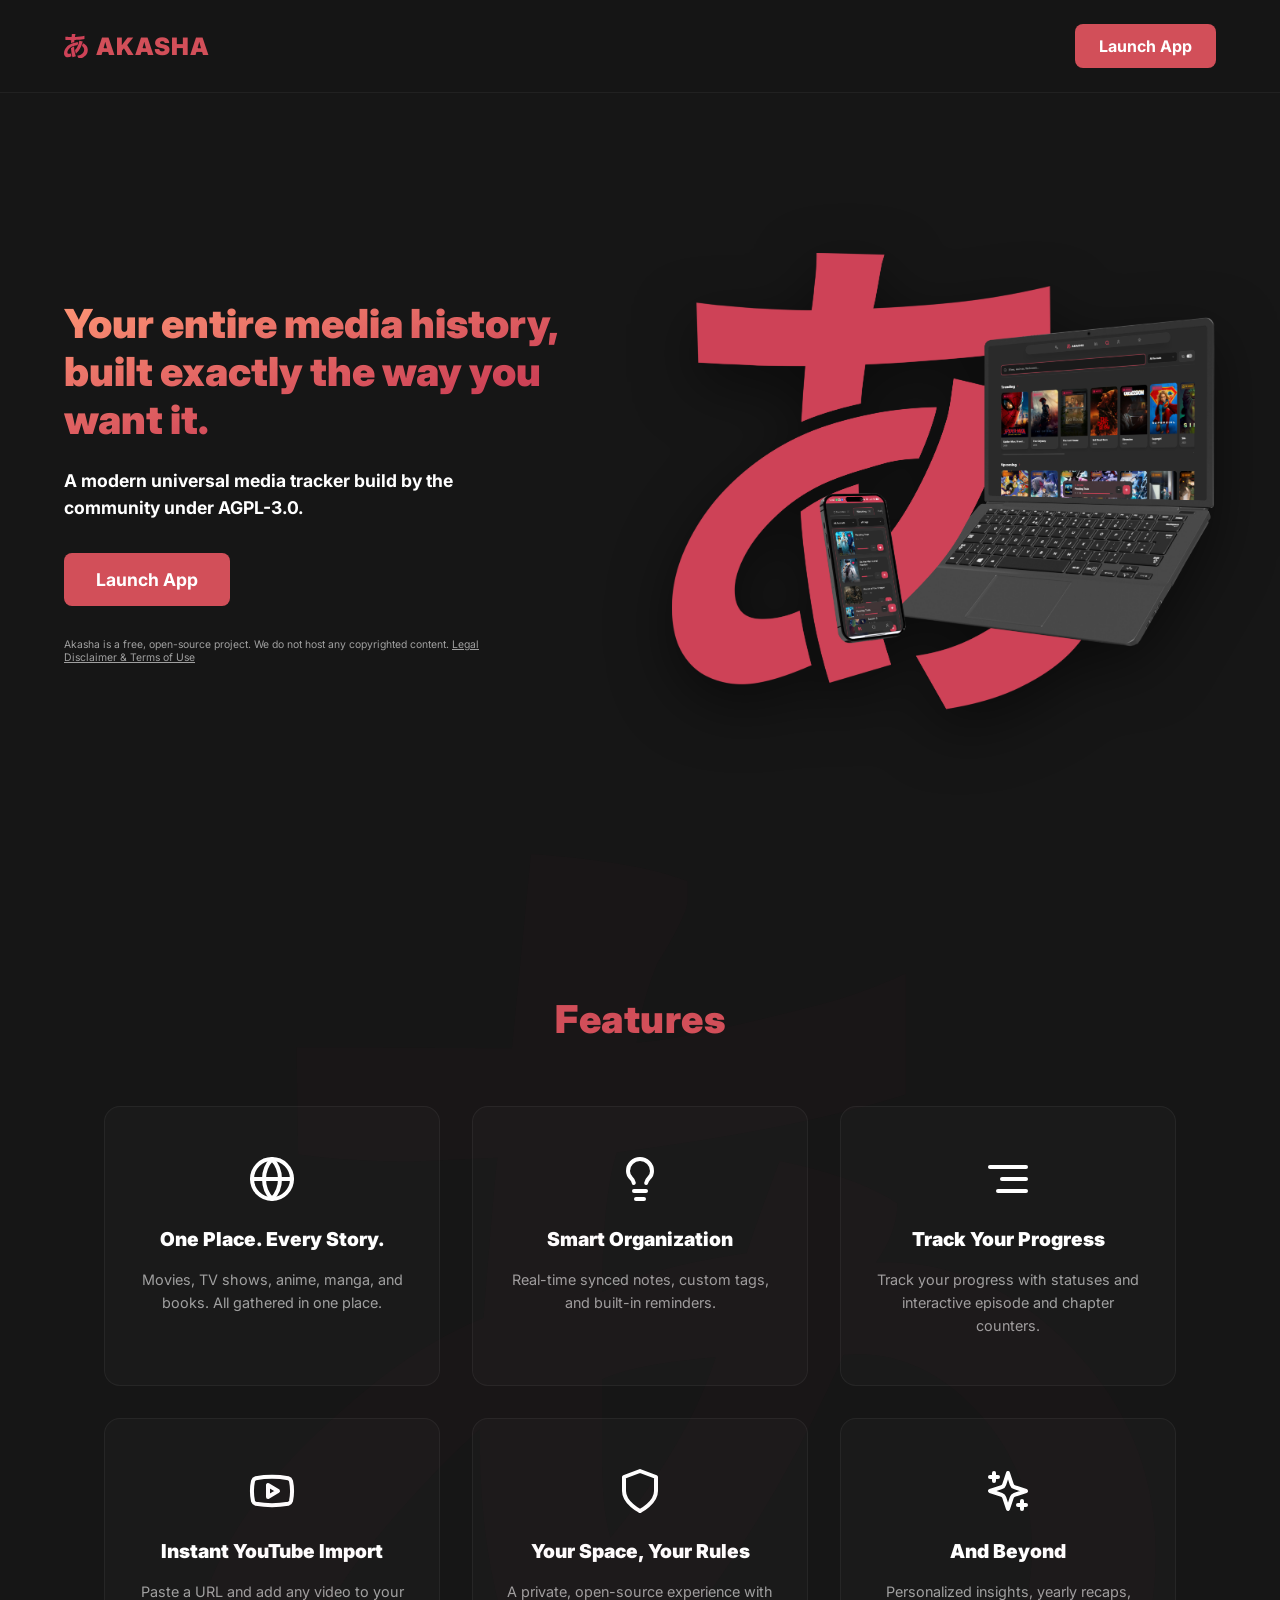
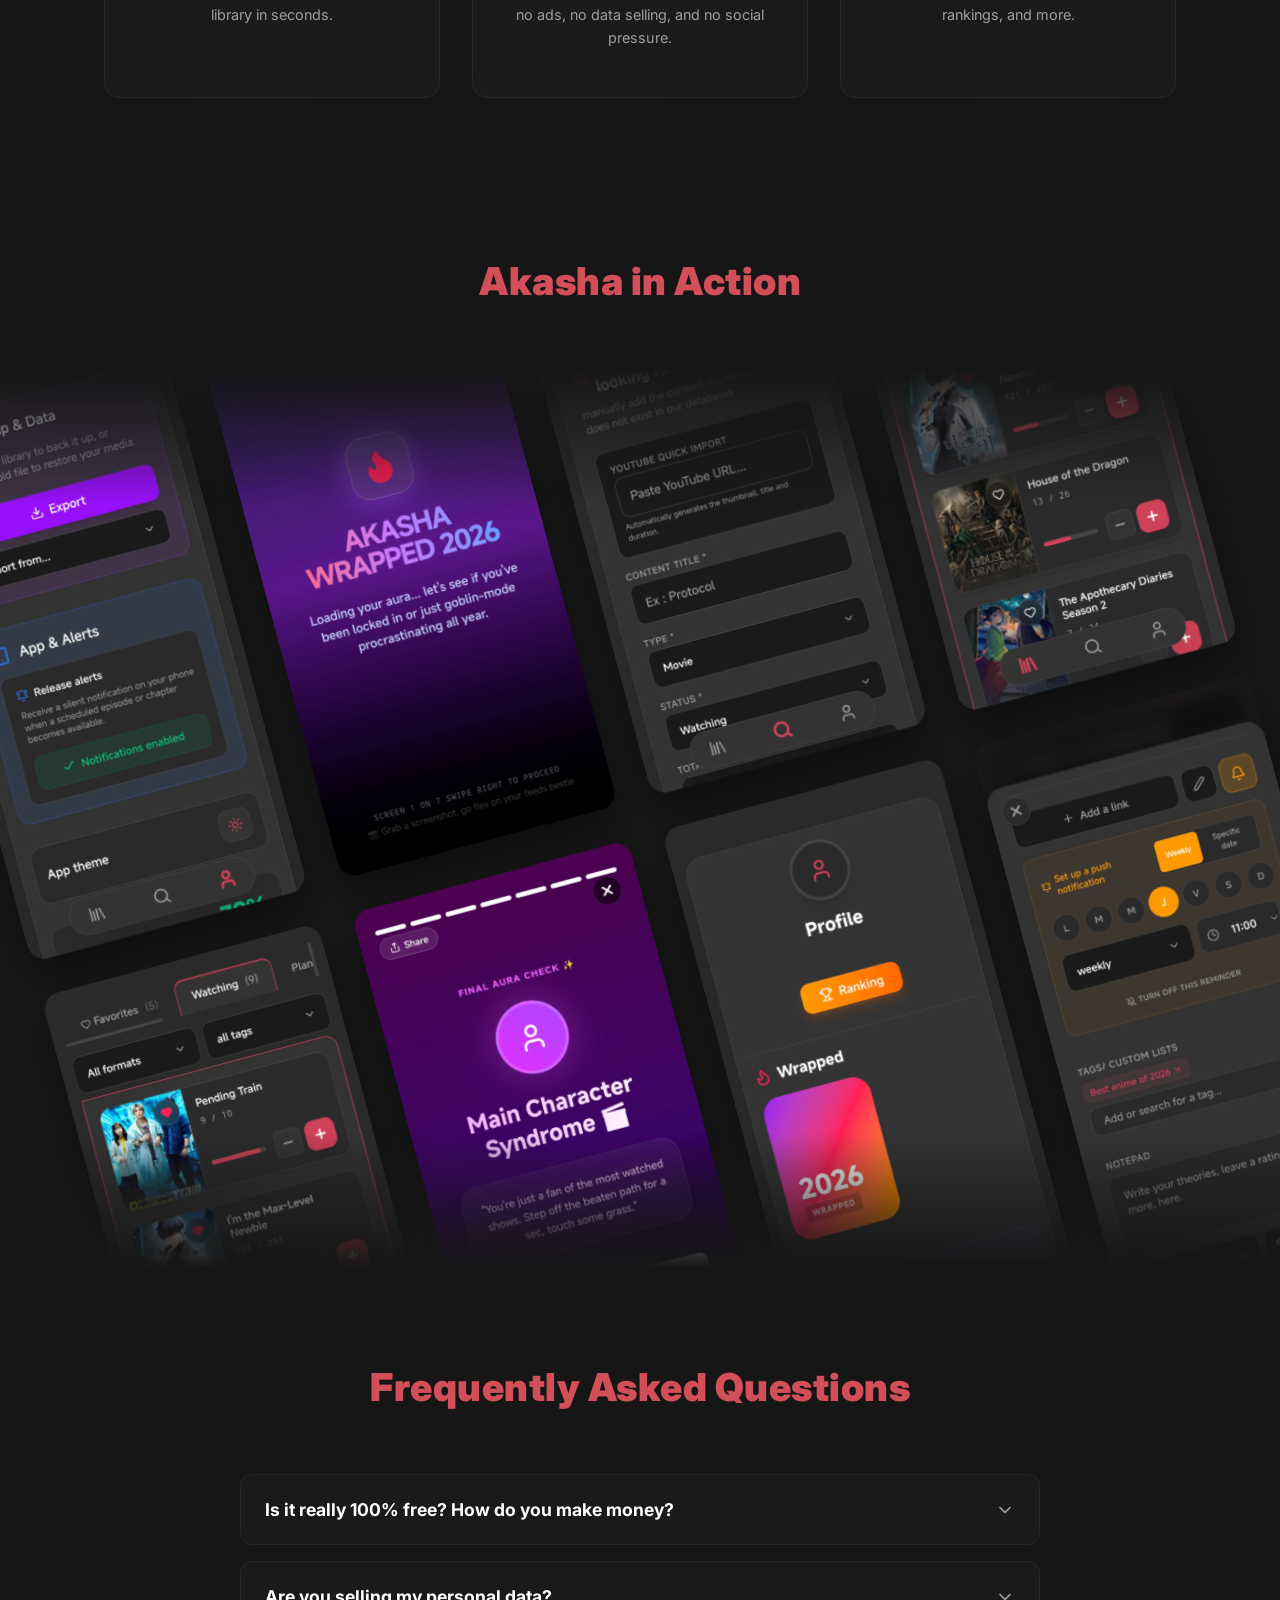
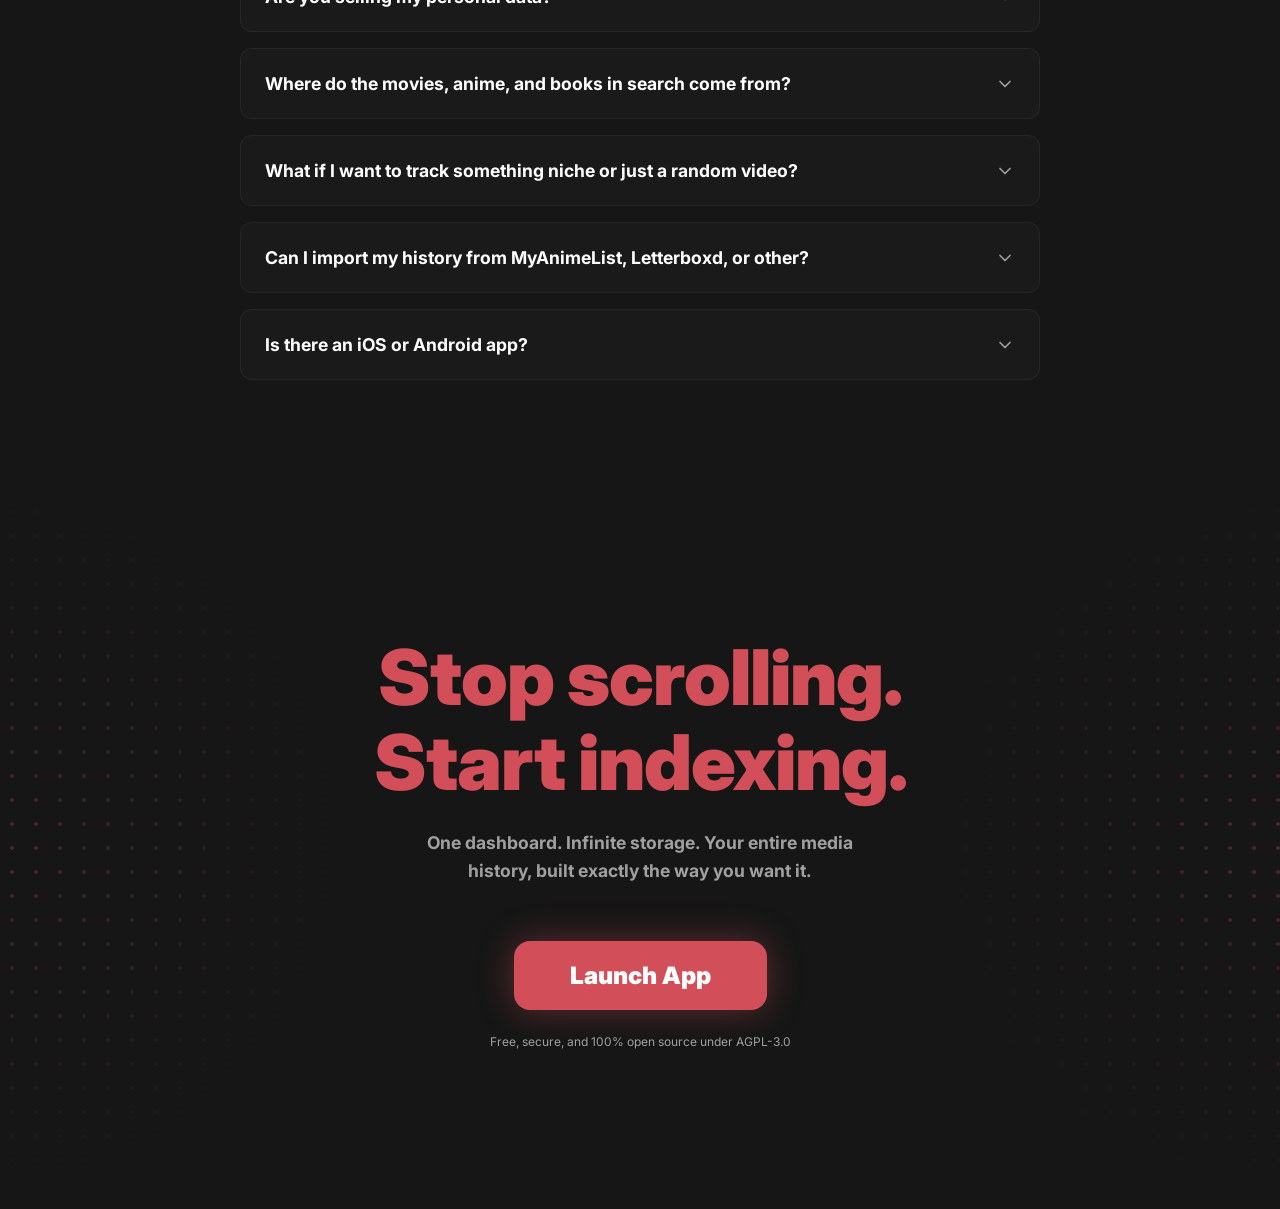
==== index.html @ 650cae04 "Add Akasha landing page and share flow Initial project scaffold for Akasha, including the marketing " ====
<!DOCTYPE html>
<html lang="en">
<head>
    <meta charset="UTF-8">
    <meta name="viewport" content="width=device-width, initial-scale=1.0">
    <link rel="icon" type="image/svg+xml" href="assets/favicon.svg" />

    <title>Akasha - Media Tracker</title>
    <link rel="stylesheet" href="style.css">
    <script src="script.js" defer></script>
    <!-- Police similaire à ton design -->
    <link href="https://fonts.googleapis.com/css2?family=Inter:wght@400;700;900&display=swap" rel="stylesheet">
</head>
<body>
    <!-- Symbole d'arrière-plan (le grand 'A' flouté) -->
    <div class="bg-symbol">あ</div>

    <!-- Navigation avec Glassmorphism -->
    <header class="navbar">
        <div class="logo"><svg width="1.5rem" height="100%" viewBox="0 0 122 127" version="1.1" xmlns="http://www.w3.org/2000/svg" xmlns:xlink="http://www.w3.org/1999/xlink" xml:space="preserve" xmlns:serif="http://www.serif.com/" style="fill-rule:evenodd;clip-rule:evenodd;stroke-linejoin:round;stroke-miterlimit:2;">
            <g transform="matrix(1,0,0,1,-9774.588277,-986.553996)">
                <g transform="matrix(1,0,0,1,9756.703676,902)">
                    <g transform="matrix(1.137638,0,0,1.137638,78.748211,147.692882)">
                        <g transform="matrix(1,0,0,1,-53.5,-55.5)">
                            <path d="M20.619,13.441C20.329,13.426 20.055,13.412 19.799,13.398L20.619,13.441Z" style="fill:rgb(206,66,87);"/>
                            <path d="M64.089,37.355C59.413,37.449 54.283,37.906 49.843,38.72C44.873,39.647 40.339,40.823 36.239,42.245C31.077,44.078 26.294,46.533 21.887,49.61C17.47,52.694 13.601,56.231 10.276,60.221C7.038,64.209 4.517,68.389 2.701,72.763C0.895,77.115 0,81.486 0,85.884C0,90.407 0.824,93.968 2.362,96.66C3.934,99.411 5.981,101.362 8.498,102.582C11.102,103.845 13.907,104.479 16.932,104.479C22.238,104.479 28.383,102.197 33.777,99.873C33.167,97.589 32.567,95.124 31.98,92.481C31.688,91.15 31.318,89.088 30.923,86.643C27.502,88.168 24.539,88.664 21.796,88.664C19.717,88.664 17.847,88.148 16.667,86.706C15.596,85.397 15.176,83.638 15.176,81.66C15.176,79.016 16.102,76.118 17.79,73.009C19.501,69.857 21.912,66.832 24.991,63.929C28.09,60.922 31.669,58.407 35.717,56.383L35.732,56.375C38.819,54.876 42.658,53.483 47.226,52.19C51.525,50.916 54.3,49.964 59.743,49.839C61.229,46.506 62.406,43.405 63.11,41.04L63.117,41.017L63.125,40.993C63.433,40.069 63.842,38.732 64.089,37.355Z" style="fill:rgb(206,66,87);fill-rule:nonzero;"/>
                            <path d="M45.145,55.943C41.97,56.947 39.272,57.991 37.043,59.073C34.932,60.13 32.966,61.325 31.143,62.657C31.228,65.951 31.832,71.598 32.577,77.225C33.38,83.281 34.325,89.163 34.908,91.831L35.355,93.797C36.26,97.688 37.186,101.131 38.132,104.127L53.047,99.728C51.764,95.718 50.549,91.574 49.403,87.296C48.104,82.446 47.068,77.134 46.293,71.363L46.292,71.352L46.29,71.339C45.669,66.062 45.224,62.212 45.145,55.943Z" style="fill:rgb(206,66,87);fill-rule:nonzero;"/>
                            <path d="M83.895,42.313C83.39,43.999 82.963,45.362 82.618,46.398C81.796,49.011 80.901,51.547 79.938,54.005C83.095,55.513 85.192,57.141 87.032,59.818C89.087,62.807 90.112,66.177 90.112,69.884C90.112,73.606 88.994,77.398 86.85,81.239C84.715,85.216 81.065,88.632 76.052,91.534C71.563,94.178 66.546,96.466 59.038,97.581L66.364,110.482C73.903,109.29 80.135,107.38 85.1,104.779L85.112,104.772L85.125,104.767C90.449,102.105 94.63,98.974 97.717,95.399C100.837,91.786 103.034,87.91 104.333,83.77C105.654,79.475 106.312,75.146 106.312,70.78C106.312,63.986 104.476,58.161 100.845,53.238C97.366,48.523 92.105,43.836 84.329,41.088C84.185,41.494 84.04,41.902 83.895,42.313Z" style="fill:rgb(206,66,87);fill-rule:nonzero;"/>
                            <path d="M34.942,2.891C34.996,1.869 35.016,0.905 35.004,0L51.425,0.421C51.209,1.162 51.007,1.865 50.817,2.528L50.804,2.576L50.793,2.626C50.668,3.207 50.362,4.936 50.051,6.696L49.969,7.159C49.62,9.127 49.288,10.994 49.171,11.5L48.725,13.431L50.704,13.336C57.81,12.993 66.523,12.327 73.064,11.467C79.028,10.682 85.166,9.538 91.477,8.041L91.582,22.674C87.664,23.354 83.291,24.004 78.462,24.617C73.107,25.212 67.492,25.723 61.622,26.148L60.548,26.227C55.541,26.596 53.393,26.755 48.065,26.993L46.813,27.049L46.645,28.29C46.567,28.872 46.498,29.372 46.438,29.811C46.017,32.897 46.014,32.92 45.727,36.493C41.994,37.312 38.503,38.285 35.256,39.411L35.246,39.414C33.902,39.891 32.581,40.408 31.285,40.966C31.532,37.075 31.85,32.37 32.127,29.044L32.263,27.42L30.632,27.42C28.169,27.42 23.588,27.381 20.707,27.297C17.898,27.127 15.088,27 12.278,26.914C10.122,26.779 8.148,26.672 6.358,26.59L5.938,12.054C7.223,12.205 8.778,12.392 10.602,12.62L10.652,12.626C13.475,12.883 16.51,13.139 19.758,13.396L19.778,13.396L19.799,13.398L20.619,13.441C24.064,13.618 29.676,13.908 32.477,13.908L33.794,13.908L33.965,12.602C34.293,10.083 34.305,9.935 34.358,9.291C34.367,9.177 34.378,9.048 34.392,8.888L34.553,7.186C34.726,5.874 34.856,4.439 34.942,2.891Z" style="fill:rgb(206,66,87);fill-rule:nonzero;"/>
                            <path d="M67.823,32.858C67.96,31.947 68.072,31.124 68.162,30.394L83.658,34.083C83.418,34.738 83.146,35.5 82.844,36.364C82.246,37.986 81.649,39.651 81.052,41.356L81.041,41.389L81.031,41.421C80.521,43.121 80.099,44.47 79.765,45.474L79.761,45.485L79.757,45.498C77.397,53 74.452,59.81 70.928,65.936L70.905,65.975L70.886,66.015C68.184,71.433 64.234,76.212 60.408,80.245C58.554,82.2 56.743,83.965 55.125,85.542L54.936,85.727C54.136,86.507 53.376,87.248 52.687,87.943C52.557,87.471 52.428,86.996 52.301,86.519C51.099,82.032 50.126,77.111 49.378,71.754C52.83,68.585 56.287,63.267 59.161,57.87C62.041,52.462 64.439,46.782 65.74,42.692L65.985,41.897C66.331,40.857 66.83,39.23 67.103,37.528C67.329,36.453 67.467,35.42 67.601,34.425C67.672,33.896 67.741,33.379 67.821,32.87L67.823,32.858Z" style="fill:rgb(206,66,87);fill-rule:nonzero;"/>
                        </g>
                    </g>
                </g>
            </g>
        </svg><span>AKASHA</span></div>
        <a href="https://your-akasha.vercel.app/" class="btn-primary">Launch App</a>
    </header>

    <!-- Section Héro -->
    <main class="hero">
        <div class="hero-content">
            <h1>Your entire media history, <br>built exactly the way you want it.</h1>
            <p class="subtitle">A modern universal media tracker build by the community under AGPL-3.0.</p>
            
            <a href="https://your-akasha.vercel.app/" class="btn-primary btn-large">Launch App</a>
            
            <p class="disclaimer">
                Akasha is a free, open-source project. We do not host any copyrighted content. <a class="legal-link" href="https://your-akasha.vercel.app/legal.html">Legal Disclaimer & Terms of Use</a>
            </p>
        </div>

        <div class="hero-visual">
            <!-- C'est ici que tu dois insérer l'export PNG transparent de ta maquette Figma -->
            <img src="assets/mockup.png" alt="Akasha App on Laptop and Mobile" class="mockup-img">
        </div>
    </main>
    <!-- SECTION FEATURES -->
    <section class="features">
        <h2 class="section-title">Features</h2>
        
        <div class="features-grid">
            <!-- Carte 1 -->
            <div class="feature-card">
                <div class="feature-icon">
                    <svg viewBox="0 0 24 24" fill="none" stroke="currentColor" stroke-width="2" stroke-linecap="round" stroke-linejoin="round"><circle cx="12" cy="12" r="10"/><path d="M12 2a14.5 14.5 0 0 0 0 20 14.5 14.5 0 0 0 0-20"/><path d="M2 12h20"/></svg>
                </div>
                <h3>One Place. Every Story.</h3>
                <p>Movies, TV shows, anime, manga, and books. All gathered in one place.</p>
            </div>

            <!-- Carte 2 -->
            <div class="feature-card">
                <div class="feature-icon">
                    <svg viewBox="0 0 24 24" fill="none" stroke="currentColor" stroke-width="2" stroke-linecap="round" stroke-linejoin="round"><line x1="9" y1="18" x2="15" y2="18"/><line x1="10" y1="22" x2="14" y2="22"/><path d="M15.09 14c.18-.98.65-1.74 1.41-2.5A4.65 4.65 0 0 0 18 8 6 6 0 0 0 6 8c0 1 .23 2.23 1.5 3.5A4.61 4.61 0 0 1 8.91 14"/></svg>
                </div>
                <h3>Smart Organization</h3>
                <p>Real-time synced notes, custom tags, and built-in reminders.</p>
            </div>

            <!-- Carte 3 -->
            <div class="feature-card">
                <div class="feature-icon">
                    <svg viewBox="0 0 24 24" fill="none" stroke="currentColor" stroke-width="2" stroke-linecap="round" stroke-linejoin="round"><line x1="21" y1="6" x2="3" y2="6"/><line x1="21" y1="12" x2="9" y2="12"/><line x1="21" y1="18" x2="7" y2="18"/></svg>
                </div>
                <h3>Track Your Progress</h3>
                <p>Track your progress with statuses and interactive episode and chapter counters.</p>
            </div>

            <!-- Carte 4 -->
            <div class="feature-card">
                <div class="feature-icon">
                    <svg viewBox="0 0 24 24" fill="none" stroke="currentColor" stroke-width="2" stroke-linecap="round" stroke-linejoin="round"><path d="M2.5 17a24.12 24.12 0 0 1 0-10 2 2 0 0 1 1.4-1.4 49.56 49.56 0 0 1 16.2 0A2 2 0 0 1 21.5 7a24.12 24.12 0 0 1 0 10 2 2 0 0 1-1.4 1.4 49.55 49.55 0 0 1-16.2 0A2 2 0 0 1 2.5 17"/><path d="m10 15 5-3-5-3z"/></svg>
                </div>
                <h3>Instant YouTube Import</h3>
                <p>Paste a URL and add any video to your library in seconds.</p>
            </div>

            <!-- Carte 5 -->
            <div class="feature-card">
                <div class="feature-icon">
                    <svg viewBox="0 0 24 24" fill="none" stroke="currentColor" stroke-width="2" stroke-linecap="round" stroke-linejoin="round"><path d="M12 22s8-4 8-10V5l-8-3-8 3v7c0 6 8 10 8 10"/></svg>
                </div>
                <h3>Your Space, Your Rules</h3>
                <p>A private, open-source experience with no ads, no data selling, and no social pressure.</p>
            </div>

            <!-- Carte 6 -->
            <div class="feature-card">
                <div class="feature-icon">
                    <svg viewBox="0 0 24 24" fill="none" stroke="currentColor" stroke-width="2" stroke-linecap="round" stroke-linejoin="round"><path d="m12 3-1.912 5.813a2 2 0 0 1-1.275 1.275L3 12l5.813 1.912a2 2 0 0 1 1.275 1.275L12 21l1.912-5.813a2 2 0 0 1 1.275-1.275L21 12l-5.813-1.912a2 2 0 0 1-1.275-1.275L12 3Z"/><path d="M5 3v4"/><path d="M19 17v4"/><path d="M3 5h4"/><path d="M17 19h4"/></svg>
                </div>
                <h3>And Beyond</h3>
                <p>Personalized insights, yearly recaps, rankings, and more.</p>
            </div>
        </div>
        
    </section>
    <div class="section-header">
        <h2 class="section-title">Akasha in Action</h2>
    </div>
    <section class="screenshot-showcase">

        <!-- Overlay pour le fondu noir en haut et en bas -->
         
        
        <div class="fade-overlay"></div>
        
        
        

        <div class="showcase-grid">
            <!-- Colonne 1 (Monte) -->
            <div class="showcase-col scroll-up">
                <!-- Set original -->
                <img src="assets/S1.webp" alt="Akasha UI">
                <img src="assets/S2.webp" alt="Akasha UI">
                <img src="assets/S3.webp" alt="Akasha UI">
                <img src="assets/S4.webp" alt="Akasha UI">
                <!-- Set dupliqué OBLIGATOIRE pour la boucle infinie -->
                <img src="assets/S1.webp" alt="Akasha UI">
                <img src="assets/S2.webp" alt="Akasha UI">
                <img src="assets/S3.webp" alt="Akasha UI">
                <img src="assets/S4.webp" alt="Akasha UI">
            </div>

            <!-- Colonne 2 (Descend) -->
            <div class="showcase-col scroll-down">
                <img src="assets/S5.webp" alt="Akasha UI">
                <img src="assets/S6.webp" alt="Akasha UI">
                <img src="assets/S7.webp" alt="Akasha UI">
                <img src="assets/S8.webp" alt="Akasha UI">
                
                <img src="assets/S5.webp" alt="Akasha UI">
                <img src="assets/S6.webp" alt="Akasha UI">
                <img src="assets/S7.webp" alt="Akasha UI">
                <img src="assets/S8.webp" alt="Akasha UI">
            </div>

            <!-- Colonne 3 (Monte) -->
            <div class="showcase-col scroll-up">
                <img src="assets/S9.webp" alt="Akasha UI">
                <img src="assets/S10.webp" alt="Akasha UI">
                <img src="assets/S11.webp" alt="Akasha UI">
                <img src="assets/S12.webp" alt="Akasha UI">
                
                <img src="assets/S9.webp" alt="Akasha UI">
                <img src="assets/S10.webp" alt="Akasha UI">
                <img src="assets/S11.webp" alt="Akasha UI">
                <img src="assets/S12.webp" alt="Akasha UI">
            </div>

            <!-- Colonne 4 (Descend) -->
            <div class="showcase-col scroll-down">
                <img src="assets/S13.webp" alt="Akasha UI">
                <img src="assets/S14.webp" alt="Akasha UI">
                <img src="assets/S15.webp" alt="Akasha UI">
                <img src="assets/S1.webp" alt="Akasha UI"> <!-- On réutilise la 1 pour compléter -->
                
                <img src="assets/S13.webp" alt="Akasha UI">
                <img src="assets/S14.webp" alt="Akasha UI">
                <img src="assets/S15.webp" alt="Akasha UI">
                <img src="assets/S1.webp" alt="Akasha UI">
            </div>
        </div>
    </section>
    <!-- SECTION FAQ -->
    <section class="faq-section">
        <h2 class="section-title">Frequently Asked Questions</h2>
        
        <div class="faq-container">
            <!-- Question 1 -->
            <details class="faq-item">
                <summary class="faq-question">
                    Is it really 100% free? How do you make money?
                    <svg class="faq-icon" viewBox="0 0 24 24" fill="none" stroke="currentColor" stroke-width="2" stroke-linecap="round" stroke-linejoin="round"><polyline points="6 9 12 15 18 9"></polyline></svg>
                </summary>
                <div class="faq-answer-wrapper">
                    <div class="faq-answer">
                        <p>Zero ads, zero hidden fees. This is an open-source project built out of passion, not profit. It's AGPL-3.0 licensed, so you can even peek under the hood yourself.</p>
                    </div>
                </div>
                
            </details>

            <!-- Question 2 -->
            <details class="faq-item">
                <summary class="faq-question">
                    Are you selling my personal data?
                    <svg class="faq-icon" viewBox="0 0 24 24" fill="none" stroke="currentColor" stroke-width="2" stroke-linecap="round" stroke-linejoin="round"><polyline points="6 9 12 15 18 9"></polyline></svg>
                </summary>
                <div class="faq-answer-wrapper">
                    <div class="faq-answer">
                        <p>Absolutely not. Your lists, notes, and watch history stay yours. This is a personal tracker, not an ad network. We don't collect, share, or monetize your data.</p>
                    </div>
                </div>
                
            </details>

            <!-- Question 3 -->
            <details class="faq-item">
                <summary class="faq-question">
                    Where do the movies, anime, and books in search come from?
                    <svg class="faq-icon" viewBox="0 0 24 24" fill="none" stroke="currentColor" stroke-width="2" stroke-linecap="round" stroke-linejoin="round"><polyline points="6 9 12 15 18 9"></polyline></svg>
                </summary>
                <div class="faq-answer-wrapper">
                    <div class="faq-answer">
                        <p>We pull from the best global sources in real time. TMDB for film, AniList for Asian pop culture, and Hardcover for literature. No stale archives, just fresh, reliable metadata.</p>
                    </div>
                </div>
                
            </details>

            <!-- Question 4 -->
            <details class="faq-item">
                <summary class="faq-question">
                    What if I want to track something niche or just a random video?
                    <svg class="faq-icon" viewBox="0 0 24 24" fill="none" stroke="currentColor" stroke-width="2" stroke-linecap="round" stroke-linejoin="round"><polyline points="6 9 12 15 18 9"></polyline></svg>
                </summary>
                <div class="faq-answer-wrapper">
                    <div class="faq-answer">
                        <p>No problem! Add it manually, or paste a YouTube URL and import it instantly. If it exists, you can track it.</p>
                    </div>
                </div>
                
            </details>

            <!-- Question 5 -->
            <details class="faq-item">
                <summary class="faq-question">
                    Can I import my history from MyAnimeList, Letterboxd, or other?
                    <svg class="faq-icon" viewBox="0 0 24 24" fill="none" stroke="currentColor" stroke-width="2" stroke-linecap="round" stroke-linejoin="round"><polyline points="6 9 12 15 18 9"></polyline></svg>
                </summary>
                <div class="faq-answer-wrapper">
                    <div class="faq-answer">
                    <p>Yes, you can. The import feature works with several platforms, and updates are being made to improve it.</p>
                </div>
                </div>
                
            </details>

            <!-- Question 6 -->
            <details class="faq-item">
                <summary class="faq-question">
                    Is there an iOS or Android app?
                    <svg class="faq-icon" viewBox="0 0 24 24" fill="none" stroke="currentColor" stroke-width="2" stroke-linecap="round" stroke-linejoin="round"><polyline points="6 9 12 15 18 9"></polyline></svg>
                </summary>
                <div class="faq-answer-wrapper">
                    <div class="faq-answer">
                        <p>Not a native one yet. But this is a full-featured PWA web app. Just add it to your home screen, and it works like an app, with no download or store required.</p>
                    </div>
                </div>
                
            </details>
        </div>
    </section>
    
    <!-- SECTION CALL TO ACTION -->
    <section class="cta-section">
        <!-- Génération des points en CSS pur -->
        <div class="cta-pattern left"></div>
        <div class="cta-pattern right"></div>

        <div class="cta-content">
            <h2 class="cta-title">Stop scrolling.<br>Start indexing.</h2>
            <p class="cta-subtitle">One dashboard. Infinite storage. Your entire media<br>history, built exactly the way you want it.</p>
            
            <a href="https://your-akasha.vercel.app/" class="btn-glow">Launch App</a>
            
            <p class="cta-disclaimer">Free, secure, and 100% open source under AGPL-3.0</p>
        </div>
    </section>
</body>
</html>
---- style.css ----
:root {
    --bg-dark: #161616;
    --text-main: #ffffff;
    --text-muted: #a0a0a0;
    --akasha-red: #d24f59; /* Ajuste avec le code hex exact de ta maquette */
    --akasha-red-hover: #b8434c;
    --font-sans: 'Inter', sans-serif;
}

* {
    margin: 0;
    padding: 0;
    box-sizing: border-box;
}

html, body {
    background-color: var(--bg-dark);
    color: var(--text-main);
    font-family: var(--font-sans);
    min-height: 100vh;
    /* On verrouille la largeur maximale à 100% de la fenêtre */
    max-width: 100vw; 
    overflow-x: hidden;
    position: relative;
}

/* Le grand symbole en fond */
.bg-symbol {
    position: absolute;
    top: 150vh;
    left: 10%;
    transform: translateY(-50%);
    font-size: 120vh;
    font-weight: 900;
    color: rgba(210, 79, 89, 0.02);
    z-index: 1;
    pointer-events: none;
    user-select: none;
}

/* --- NAVBAR --- */
.navbar {
    position: fixed;
    top: 0;
    width: 100%;
    display: flex;
    justify-content: space-between;
    align-items: center;
    padding: 1.5rem 4rem;
    z-index: 100;
    
    /* Effet Glassmorphism */
    background: rgba(22, 22, 22, 0.6);
    backdrop-filter: blur(12px);
    -webkit-backdrop-filter: blur(12px);
    border-bottom: 1px solid rgba(255, 255, 255, 0.05);
}

.logo {
    color: var(--akasha-red);
    font-weight: 900;
    font-size: 1.5rem;
    letter-spacing: 1px;
    display: flex;
    align-items: center;
    gap: 0.5rem;
}


/* --- BOUTONS --- */
.btn-primary {
    background-color: var(--akasha-red);
    color: white;
    text-decoration: none;
    padding: 0.75rem 1.5rem;
    border-radius: 8px;
    font-weight: 700;
    transition: 0.2s ease;
    display: inline-block;
}

.btn-primary:hover {
    background-color: var(--akasha-red-hover);
    transform: scale(1.05);
}

.btn-large {
    padding: 1rem 2rem;
    font-size: 1.1rem;
    margin-bottom: 1rem;
}

/* --- HERO SECTION --- */
.hero {
    display: grid;
    grid-template-columns: 1fr 1fr;
    align-items: center;
    min-height: 100vh;
    padding: 6rem 4rem 2rem 4rem;
    gap: 4rem;
    max-width: 1800px;
    margin: 0 auto;
}

.hero-content {
    display: flex;
    flex-direction: column;
    align-items: flex-start;
}

.hero-content h1 {
    background: #FF9575;
    background: linear-gradient(to bottom right, #FF9575 0%, #CD4256 70%);
    background-clip: text;
    -webkit-background-clip: text;
    -webkit-text-fill-color: transparent;
    font-size: clamp(2.5rem, 3vw, 3rem);
    line-height: 1.2;
    font-weight: 900;
    margin-bottom: 1.5rem;
}

.subtitle {
    font-size: 1.1rem;
    font-weight: 700;
    margin-bottom: 2rem;
    max-width: 80%;
    line-height: 1.5;
}

.disclaimer {
    font-size: 0.65rem;
    color: var(--text-muted);
    margin-top: 1rem;
    max-width: 80%;
}

/* --- VISUEL --- */
.hero-visual {
    display: flex;
    justify-content: center;
    align-items: center;
    position: relative;
}

.mockup-img {
    width: 100%;
    max-width: 1000px;
    height: auto;
    object-fit: contain;
    /* Ombre portée pour détacher les appareils du fond */
    filter: drop-shadow(0 20px 30px rgba(0, 0, 0, 0.5));
}

/* --- RESPONSIVE MOBILE --- */
@media (max-width: 792px) {
    .navbar {
        padding: 1rem 1.5rem;
    }
    
    .nav-center {
        display: none; /* On cache le texte central sur mobile pour aérer */
    }

    .hero {
        grid-template-columns: 1fr;
        padding: 8rem 1.5rem 3rem 1.5rem;
        text-align: center;
        gap: 2rem;
        
    }

    .hero-content {
        align-items: center;
    }

    .subtitle, .disclaimer {
        max-width: 100%;
    }
    
}

/* --- SECTION FEATURES --- */
.features {
    padding: 6rem 4rem;
    max-width: 1200px;
    margin: 0 auto;
    text-align: center;
}


.section-title {
    color: var(--akasha-red);
    font-size: clamp(2rem, 3vw, 2.5rem);
    font-weight: 900;
    margin-bottom: 4rem;
    letter-spacing: 0.5px;
}

/* La vraie grille équilibrée */
.features-grid {
    display: grid;
    grid-template-columns: repeat(3, 1fr);
    gap: 2rem;
}

/* Les Cartes */
.feature-card {
    background-color: rgba(255, 255, 255, 0.02);
    border: 1px solid rgba(255, 255, 255, 0.05);
    border-radius: 16px;
    padding: 3rem 2rem;
    display: flex;
    flex-direction: column;
    align-items: center;
    transition: transform 0.3s ease, border-color 0.3s ease, background-color 0.3s ease;
}

.feature-card:hover {
    transform: translateY(-8px);
    border-color: rgba(210, 79, 89, 0.4); /* Le rouge Akasha en bordure au survol */
    background-color: rgba(255, 255, 255, 0.04);
}

/* Icônes */
.feature-icon {
    width: 48px;
    height: 48px;
    color: var(--text-main);
    margin-bottom: 1.5rem;
    transition: color 0.3s ease;
}

.feature-card:hover .feature-icon {
    color: var(--akasha-red);
}

.feature-icon svg {
    width: 100%;
    height: 100%;
}

/* Textes des cartes */
.feature-card h3 {
    font-size: 1.2rem;
    font-weight: 900;
    margin-bottom: 1rem;
    color: var(--text-main);
    line-height: 1.3;
}

.feature-card p {
    font-size: 0.9rem;
    color: var(--text-muted);
    line-height: 1.6;
    font-weight: 400;
}

/* --- RESPONSIVE FEATURES --- */
@media (max-width: 1024px) {
    /* Sur tablette, on passe en 2 colonnes x 3 lignes */
    .features-grid {
        grid-template-columns: repeat(2, 1fr);
    }
}

@media (max-width: 768px) {
    /* Sur mobile, on passe en 1 colonne, et on réduit les marges */
    .features {
        padding: 4rem 1.5rem;
    }
    .features-grid {
        grid-template-columns: repeat(2, 1fr);
        gap: 1.5rem;
    }
    .feature-card {
        padding: 2.5rem 1.5rem;
    }
}

/* --- SECTION CTA (Call To Action) --- */
.cta-section {
    position: relative;
    padding: 10rem 2rem;
    text-align: center;
    overflow: hidden; /* Empêche les points de déborder de l'écran */
    display: flex;
    justify-content: center;
    align-items: center;
    background-color: var(--bg-dark);
}

/* Le contenu central */
.cta-content {
    position: relative;
    z-index: 2; /* S'assure que le texte passe au-dessus des motifs */
    max-width: 800px;
    display: flex;
    flex-direction: column;
    align-items: center;
}

.cta-title {
    color: var(--akasha-red);
    /* Utilisation de clamp() pour un texte géant qui s'adapte aux mobiles */
    font-size: clamp(3rem, 6vw, 6rem); 
    font-weight: 900;
    line-height: 1.1;
    margin-bottom: 1.5rem;
    letter-spacing: -1px;
}

.cta-subtitle {
    font-size: 1.1rem;
    color: var(--text-muted);
    margin-bottom: 3.5rem;
    line-height: 1.6;
    font-weight: 700;
}

/* Le bouton avec effet Glow */
.btn-glow {
    background-color: var(--akasha-red);
    color: white;
    text-decoration: none;
    padding: 1.25rem 3.5rem;
    border-radius: 16px;
    font-size: 1.5rem;
    font-weight: 900;
    transition: all 0.3s ease;
    /* C'est ici que la magie du halo rouge opère */
    box-shadow: 0 0 35px rgba(210, 79, 89, 0.4); 
    margin-bottom: 1.5rem;
}

.btn-glow:hover {
    background-color: var(--akasha-red-hover);
    box-shadow: 0 0 50px rgba(210, 79, 89, 0.6);
    transform: scale(1.02);
}

.cta-disclaimer {
    font-size: 0.75rem;
    color: var(--text-muted);
}

/* --- LE MOTIF DE POINTS CSS (Dot Pattern) --- */
.cta-pattern {
    position: absolute;
    top: 0;
    bottom: 0;
    width: 350px;
    /* Crée le motif de pois rouges */
    background-image: radial-gradient(rgba(210, 79, 89, 0.5) 2px, transparent 2px);
    background-size: 24px 24px;
    z-index: 1;
    opacity: 0.6;
}

.cta-pattern.left {
    left: 0;
    /* Masque le motif pour créer un dégradé qui s'efface vers le centre et le haut/bas */
    -webkit-mask-image: radial-gradient(circle at center left, black 0%, transparent 70%);
    mask-image: radial-gradient(circle at center left, black 0%, transparent 70%);
}

.cta-pattern.right {
    right: 0;
    -webkit-mask-image: radial-gradient(circle at center right, black 0%, transparent 70%);
    mask-image: radial-gradient(circle at center right, black 0%, transparent 70%);
}

/* --- RESPONSIVE CTA --- */
@media (max-width: 768px) {
    .cta-section {
        padding: 6rem 1.5rem;
    }
    
    .btn-glow {
        font-size: 1.2rem;
        padding: 1rem 2.5rem;
    }

    /* Sur mobile, on masque les points ou on les réduit pour ne pas polluer l'écran */
    .cta-pattern {
        width: 150px;
        opacity: 0.3;
    }
}
.screen {
    display: block;
    
}
.section-header {
    text-align: center;
    margin: 4rem 0 2rem 0;
}
/* --- SECTION SHOWCASE (Screenshots) --- */
.screenshot-showcase {
    position: relative;
    width: 100%;
    height: 100vh; /* Prend toute la hauteur de l'écran */
    background-color: var(--bg-dark);
    overflow: hidden;
    display: flex;
    align-items: center;
    justify-content: center;
}

.showcase-title {
    position: relative;
    top: 10%;
    z-index: 10;
    color: var(--text-main);
    font-size: clamp(2rem, 4vw, 3rem);
    font-weight: 900;
    text-shadow: 0 10px 30px rgba(0, 0, 0, 0.8);
}

/* Le dégradé qui masque les images en haut et en bas proprement */
.fade-overlay {
    position: absolute;
    inset: 0;
    z-index: 5;
    background: linear-gradient(
        to bottom, 
        var(--bg-dark) 0%, 
        transparent 15%, 
        transparent 85%, 
        var(--bg-dark) 100%
    );
    pointer-events: none;
}

/* La grille inclinée */
.showcase-grid {
    display: flex;
    gap: 2rem;
    /* C'est ici qu'on incline tout le bloc */
    transform: rotate(-15deg) scale(1.1);
    width: 120vw; /* Plus large que l'écran pour cacher les bords vides */
    height: 150vh;
    justify-content: center;
    align-items: center;
}

/* Les Colonnes */
.showcase-col {
    display: flex;
    flex-direction: column;
    gap: 2rem;
    width: 260px; /* Largeur de tes captures */
    will-change: transform; /* Optimisation matérielle obligatoire */
}

/* Les Images */
.showcase-col img {
    width: 100%;
    border-radius: 16px;
    box-shadow: 0 20px 40px rgba(0, 0, 0, 0.4);
    object-fit: cover;
    display: block; /* Évite les espaces fantômes sous les balises img */
}

/* --- ANIMATIONS INFINIES --- */

/* La colonne qui monte doit démarrer à 0 et finir à -50% (là où commence la duplication) */
@keyframes marqueeUp {
    0% { transform: translateY(0); }
    100% { transform: translateY(-50%); }
}

/* La colonne qui descend doit démarrer de plus haut (-50%) et finir à 0 */
@keyframes marqueeDown {
    0% { transform: translateY(-50%); }
    100% { transform: translateY(0); }
}

.scroll-up {
    /* Ajuste les 40s pour modifier la vitesse */
    animation: marqueeUp 40s linear infinite;
}

.scroll-down {
    animation: marqueeDown 40s linear infinite;
}



/* --- RESPONSIVE MOBILE --- */
@media (max-width: 768px) {
    .showcase-grid {
        gap: 1rem;
        transform: rotate(-10deg) scale(1.2);
    }
    
    .showcase-col {
        width: 160px;
        gap: 1rem;
    }
}

/* --- SECTION FAQ --- */
.faq-section {
    padding: 6rem 2rem;
    background-color: var(--bg-dark);
    display: flex;
    flex-direction: column;
    align-items: center;
}

.faq-container {
    width: 100%;
    max-width: 800px;
    display: flex;
    flex-direction: column;
    gap: 1rem;
}

/* Style de la boîte globale */
.faq-item {
    background-color: rgba(255, 255, 255, 0.02);
    border: 1px solid rgba(255, 255, 255, 0.05);
    border-radius: 12px;
    overflow: hidden;
    transition: background-color 0.3s ease, border-color 0.3s ease;
}

.faq-item:hover {
    background-color: rgba(255, 255, 255, 0.04);
    border-color: rgba(255, 255, 255, 0.1);
}

/* Style de la question (cliquable) */
.faq-question {
    padding: 1.5rem;
    font-size: 1.1rem;
    font-weight: 700;
    color: var(--text-main);
    cursor: pointer;
    display: flex;
    justify-content: space-between;
    align-items: center;
    list-style: none; /* Supprime la flèche par défaut de Firefox */
    user-select: none;
}

/* Supprime la flèche par défaut de Chrome/Safari */
.faq-question::-webkit-details-marker {
    display: none;
}

/* L'icône de chevron */
.faq-icon {
    width: 20px;
    height: 20px;
    color: var(--text-muted);
    transition: transform 0.3s ease, color 0.3s ease;
    flex-shrink: 0;
    margin-left: 1rem;
}

.faq-item:hover .faq-icon {
    color: var(--akasha-red);
}

/* Rotation de l'icône quand la question est ouverte */
details[open] .faq-icon {
    transform: rotate(180deg);
    color: var(--akasha-red);
}

/* Garder la bordure rouge quand l'item est ouvert */
details[open].faq-item {
    border-color: rgba(210, 79, 89, 0.3);
}

/* Le texte de la réponse */
/* L'enveloppe qui va s'étirer et se compresser */
.faq-answer-wrapper {
    display: grid;
    grid-template-rows: 0fr; /* Compressé par défaut */
    transition: grid-template-rows 0.3s ease-out;
}

/* Le conteneur du texte */
.faq-answer {
    overflow: hidden; /* Empêche le texte de déborder quand on compresse */
    padding: 0 1.5rem;
}

/* On applique le padding inférieur sur le paragraphe pour éviter les sauts brutaux d'animation */
.faq-answer p {
    color: var(--text-muted);
    font-size: 0.95rem;
    line-height: 1.6;
    padding-bottom: 1.5rem;
}

/* Optionnel : tu peux garder l'opacité pour un effet double (Slide + Fade) */
.faq-answer-wrapper {
    opacity: 0;
    transition: grid-template-rows 0.3s ease-out, opacity 0.3s ease-out;
}



/* --- RESPONSIVE FAQ --- */
@media (max-width: 768px) {
    .faq-question {
        padding: 1.25rem;
        font-size: 1rem;
    }
    
    .faq-answer {
        padding: 0 1.25rem 1.25rem 1.25rem;
        font-size: 0.9rem;
    }
}
.legal-link {
    color: var(--text-muted);
    text-decoration: underline;
}
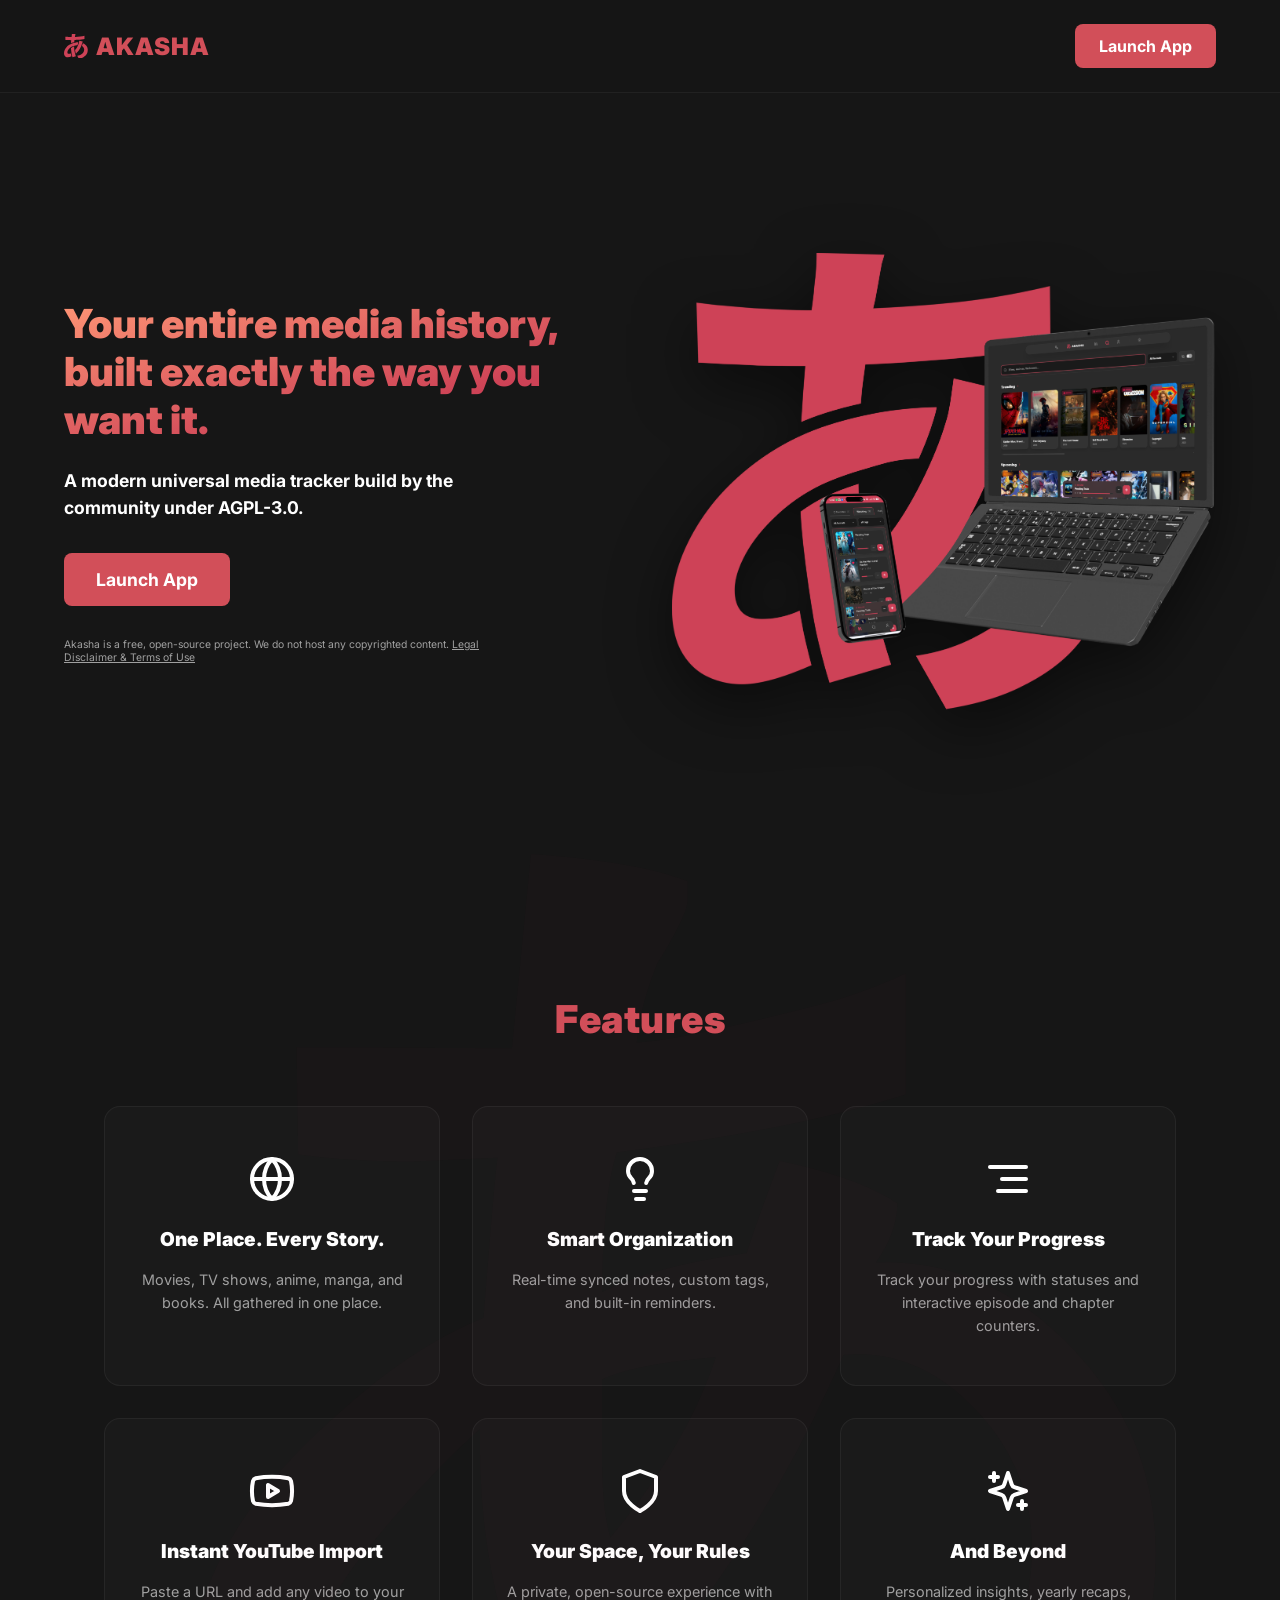
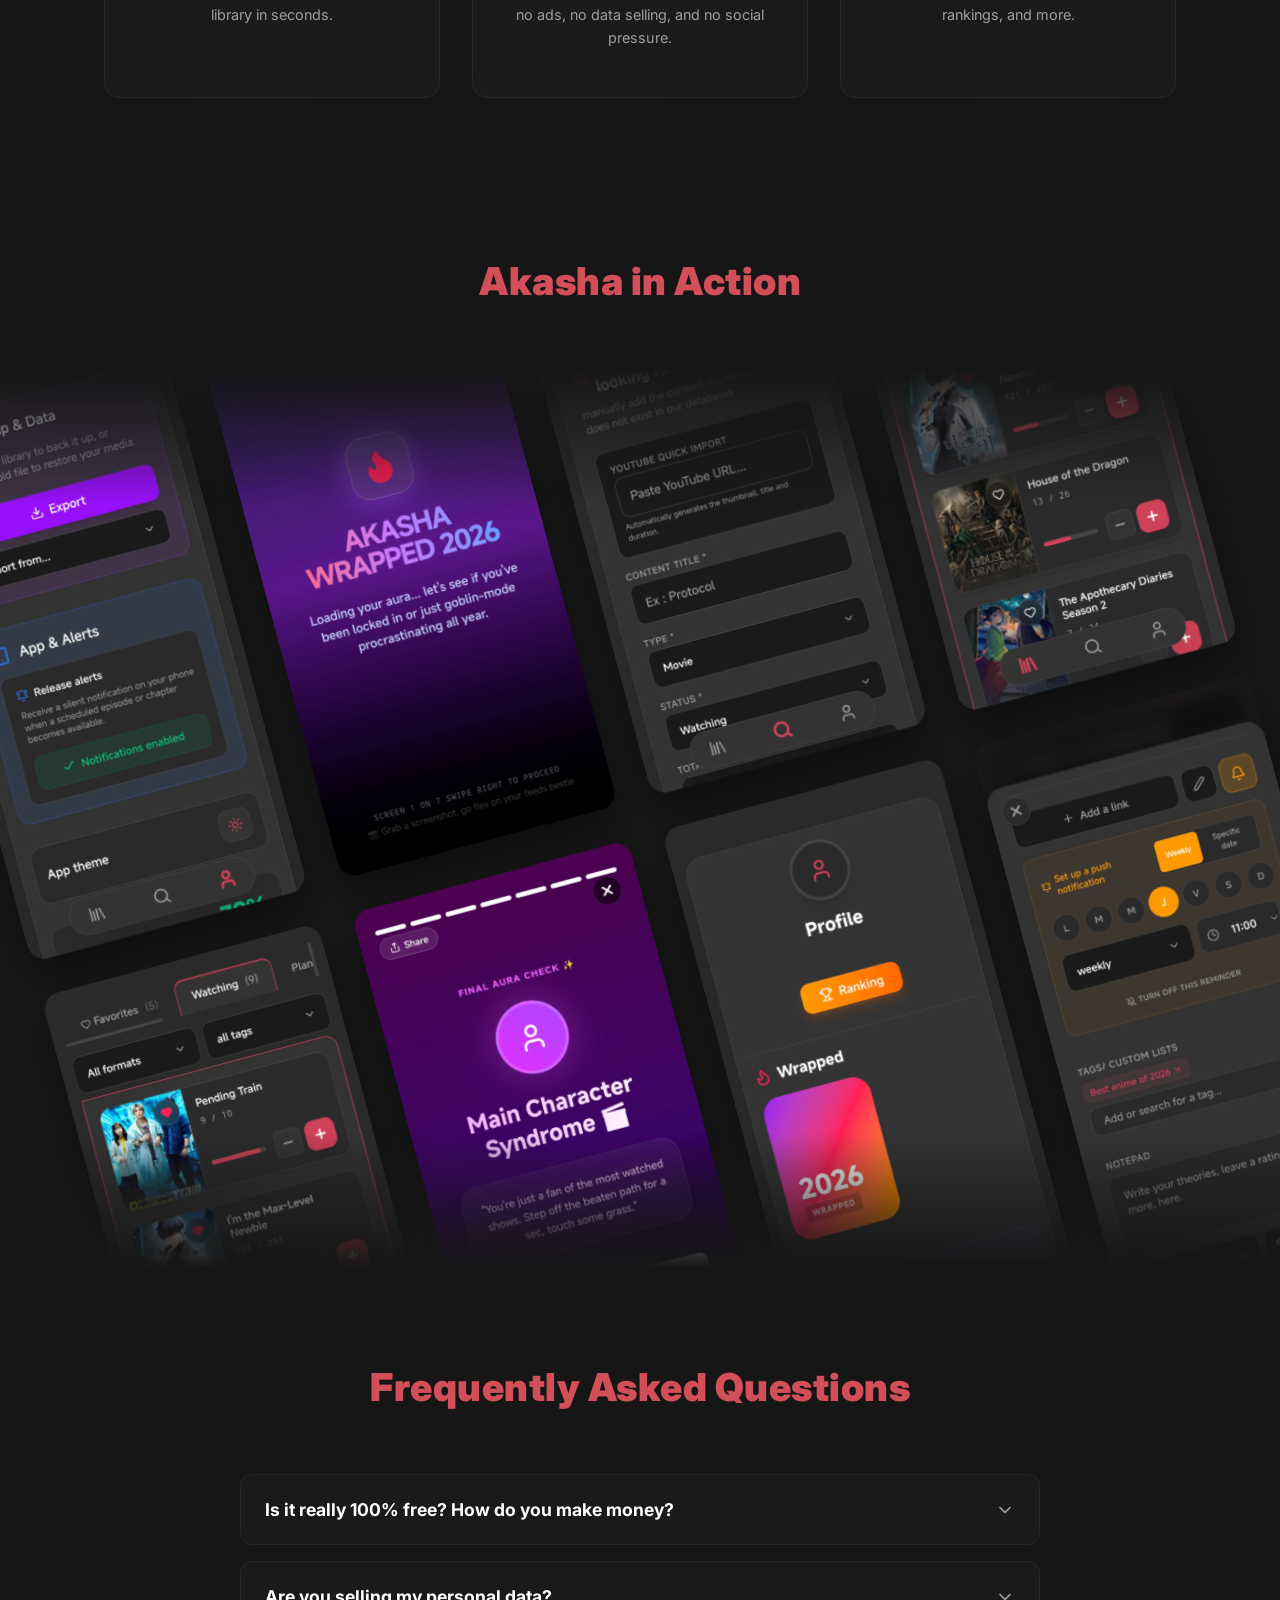
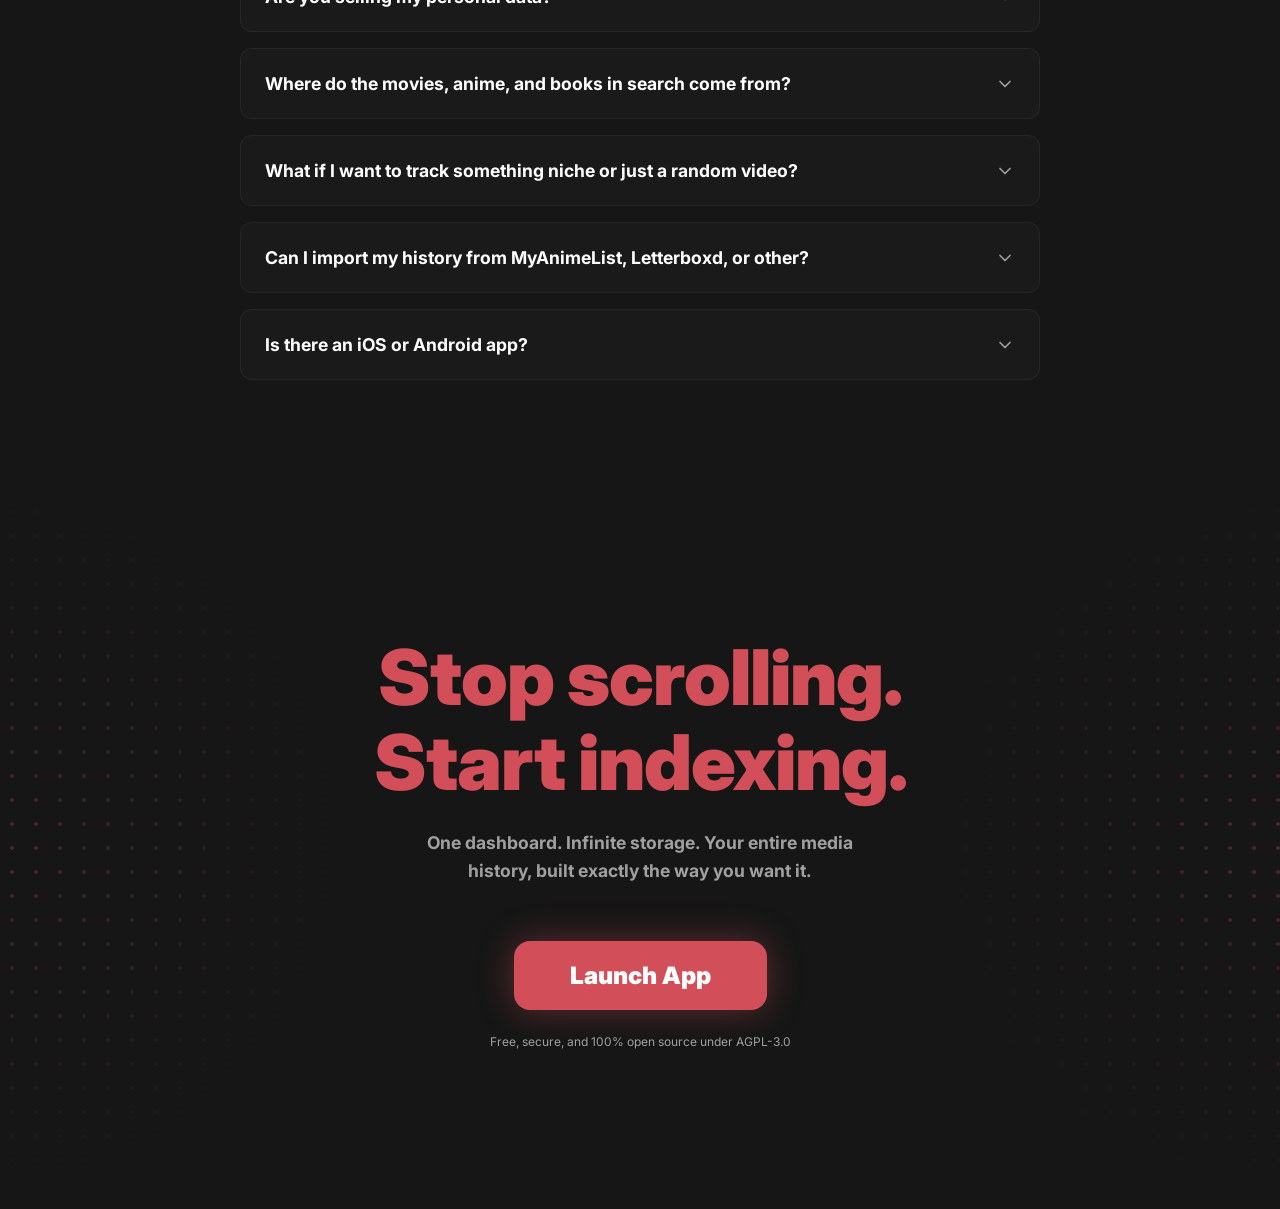
==== commit 9bb1f6e6: "Perf improvement" ====
--- a/index.html
+++ b/index.html
@@ -51,7 +51,7 @@
 
         <div class="hero-visual">
             <!-- C'est ici que tu dois insérer l'export PNG transparent de ta maquette Figma -->
-            <img src="assets/mockup.png" alt="Akasha App on Laptop and Mobile" class="mockup-img">
+            <img src="assets/mockup.webp" alt="Akasha App on Laptop and Mobile" class="mockup-img">
         </div>
     </main>
     <!-- SECTION FEATURES -->
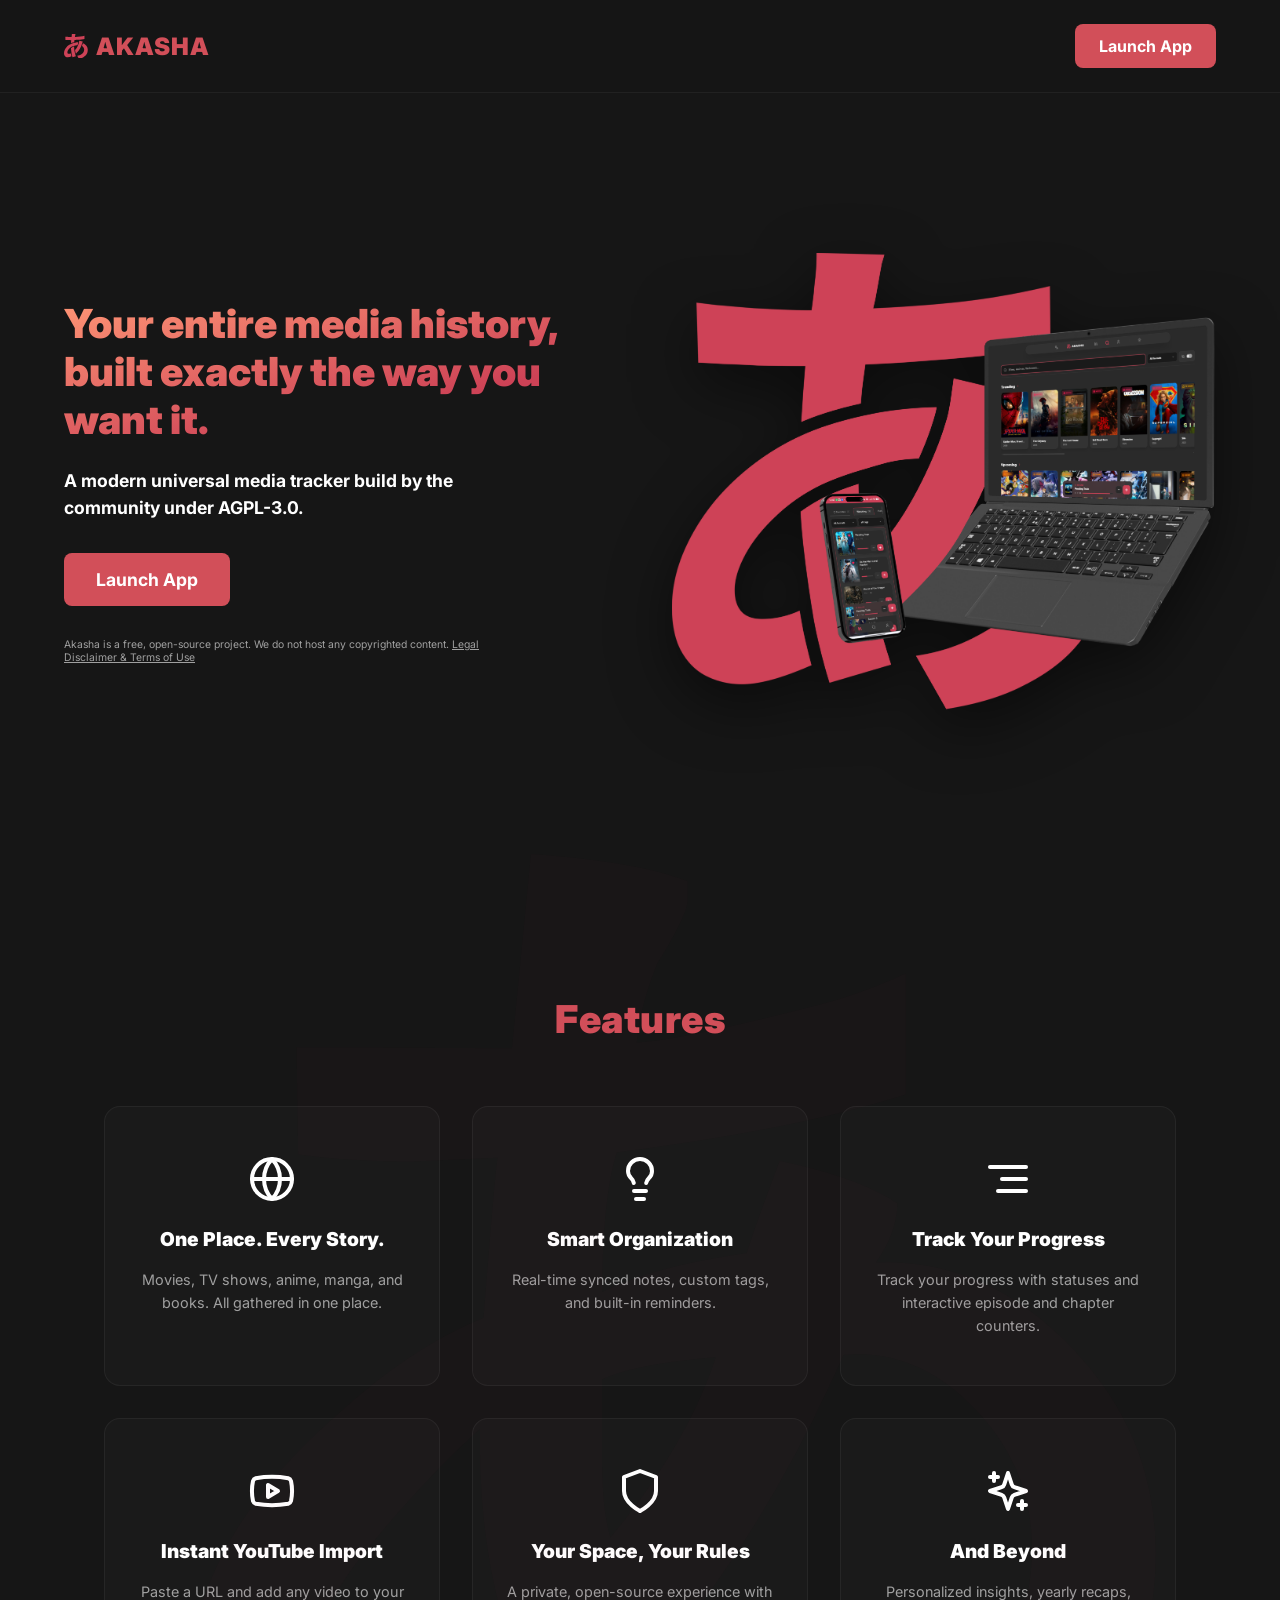
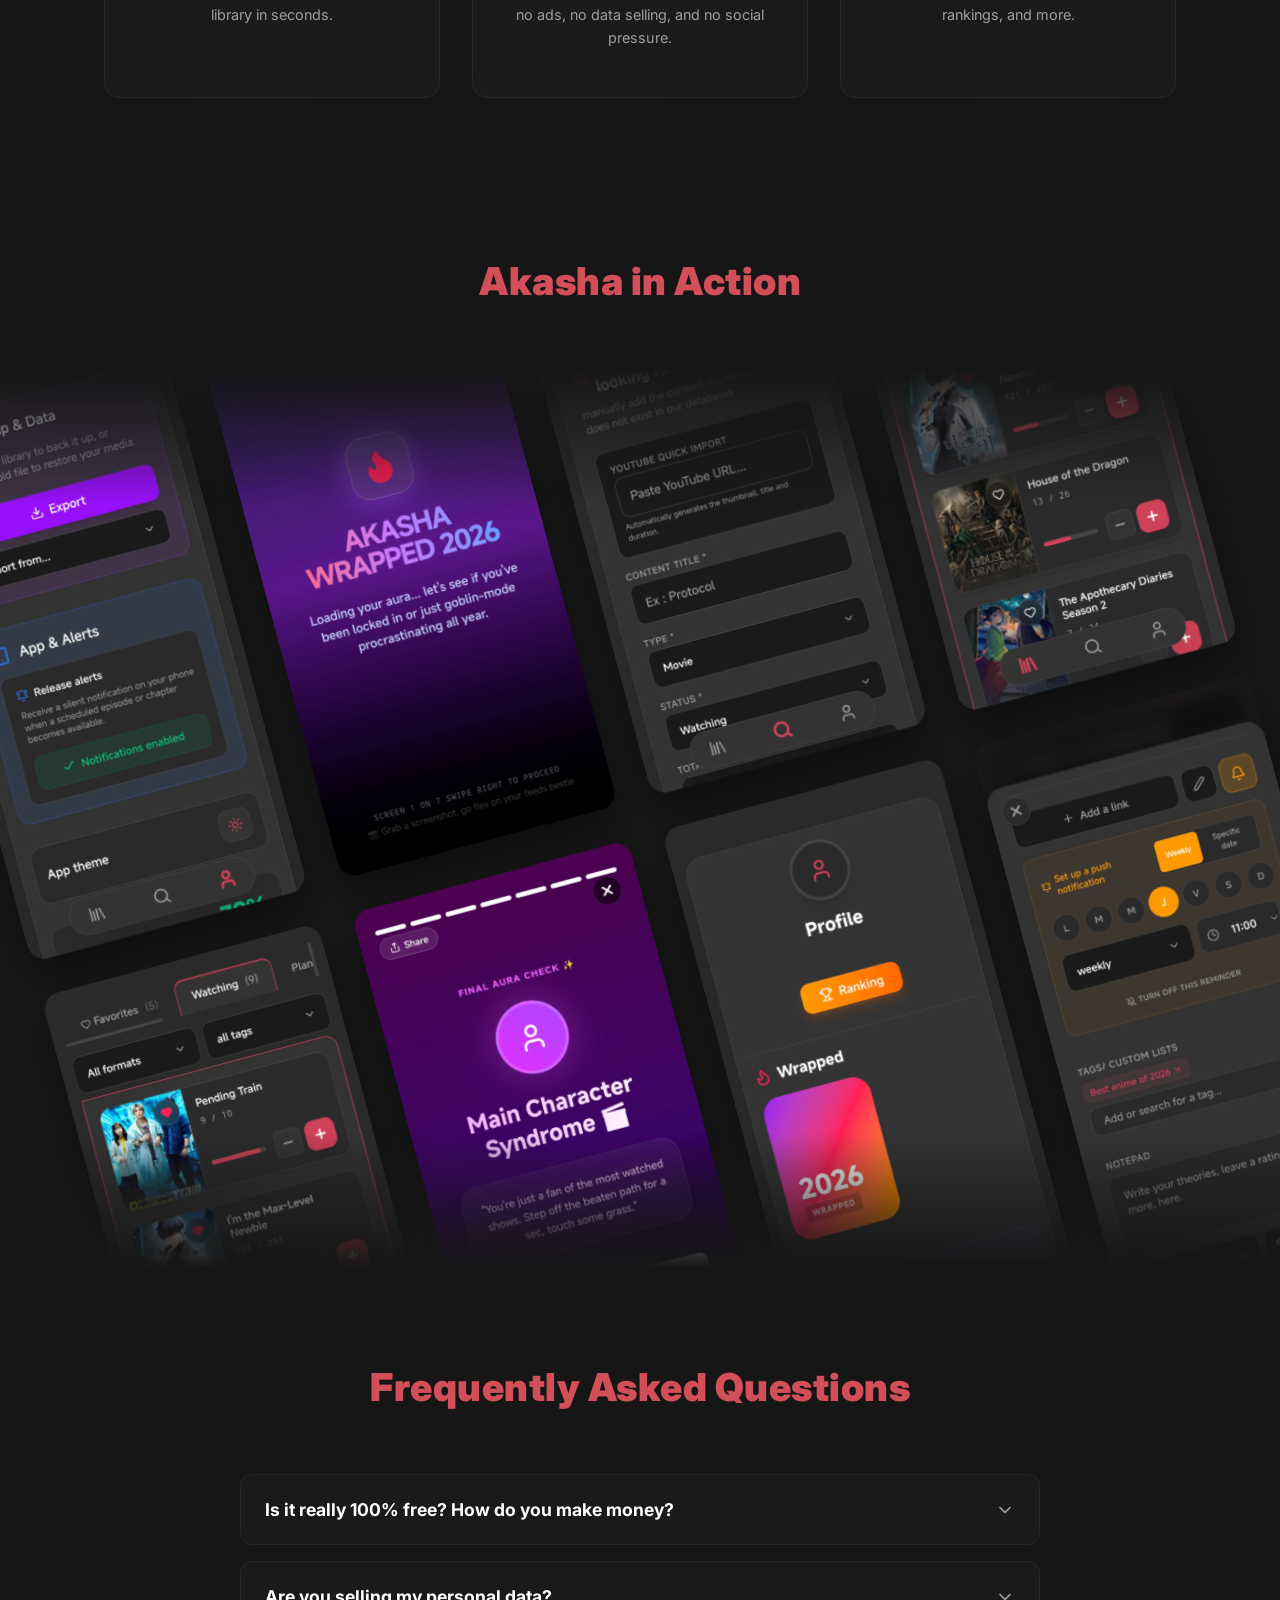
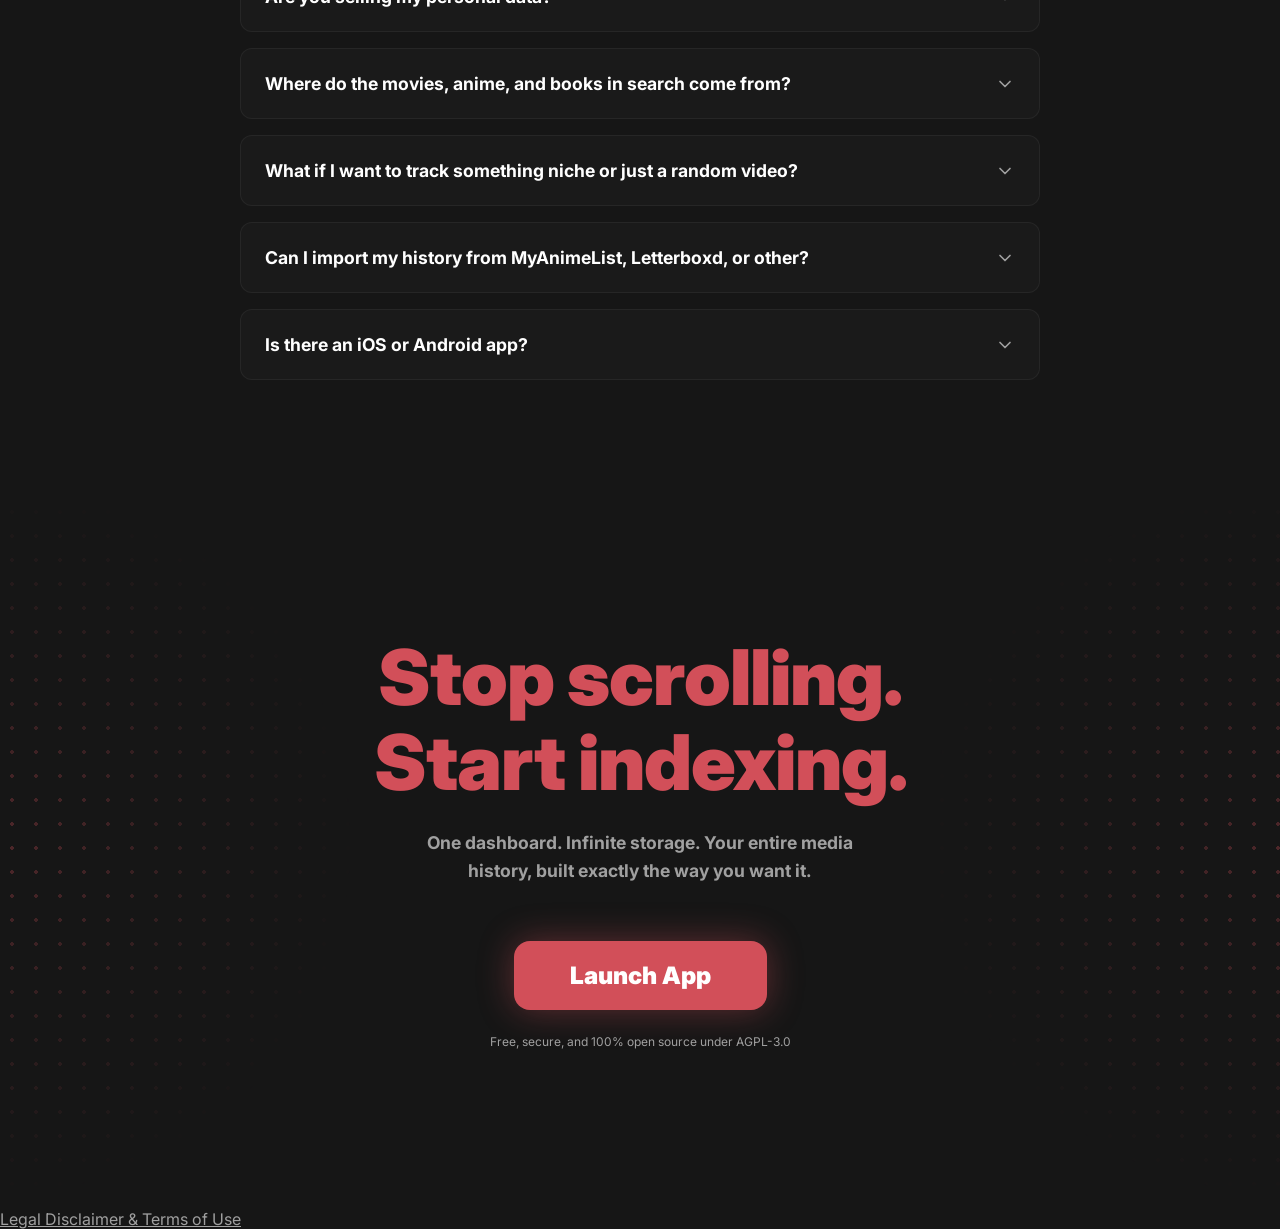
==== commit f6eb3586: "Add legal pages, 404 page and LICENSE Introduce site legal assets: add legal.html (French) and legal" ====
--- a/index.html
+++ b/index.html
@@ -8,8 +8,8 @@
     <title>Akasha - Media Tracker</title>
     <link rel="stylesheet" href="style.css">
     <script src="script.js" defer></script>
-    <!-- Police similaire à ton design -->
     <link href="https://fonts.googleapis.com/css2?family=Inter:wght@400;700;900&display=swap" rel="stylesheet">
+    <meta name="description" content="Akasha is your ultimate media tracker. Effortlessly organize, track, and explore your favorite anime, manga, movies, TV shows, and books in one place.">
 </head>
 <body>
     <!-- Symbole d'arrière-plan (le grand 'A' flouté) -->
@@ -289,6 +289,7 @@
             <p class="cta-disclaimer">Free, secure, and 100% open source under AGPL-3.0</p>
         </div>
     </section>
+    <a class="legal-link" href="/legal.html">Legal Disclaimer & Terms of Use</a>
 </body>
 </html>
 
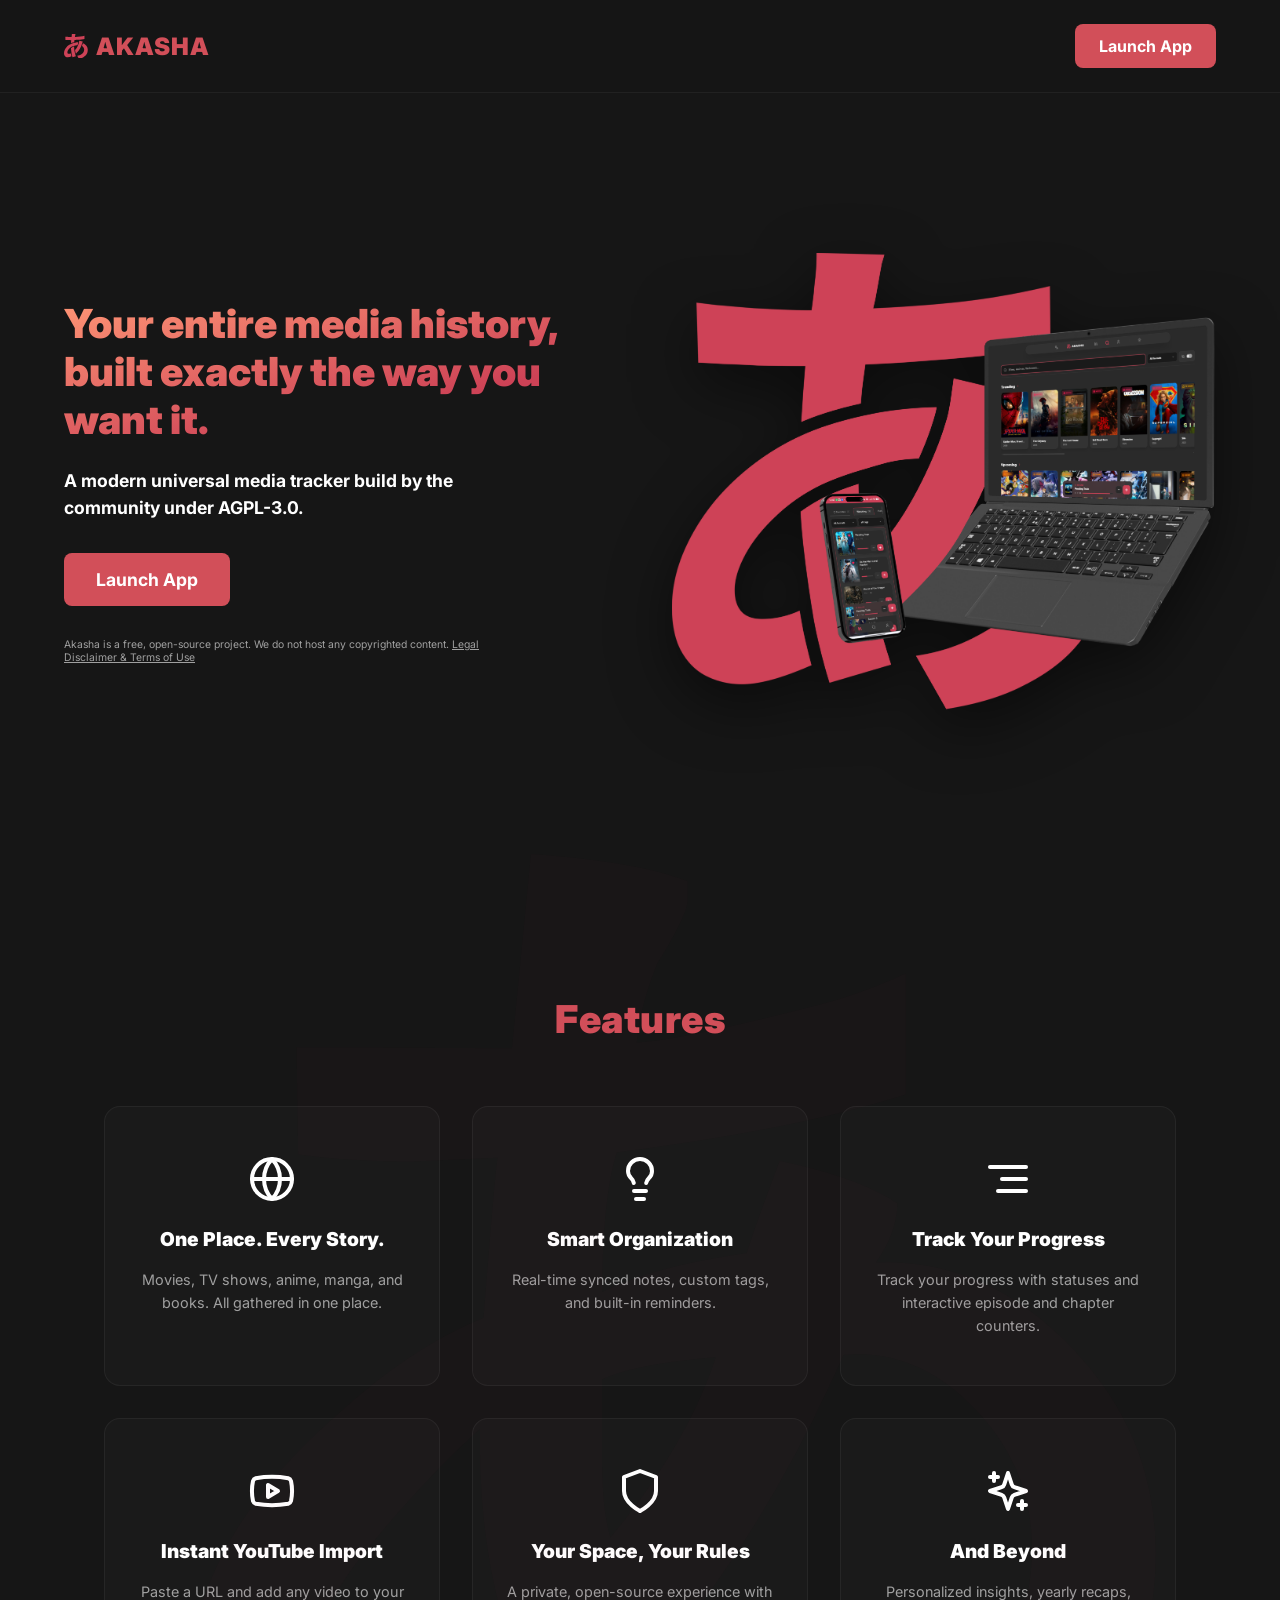
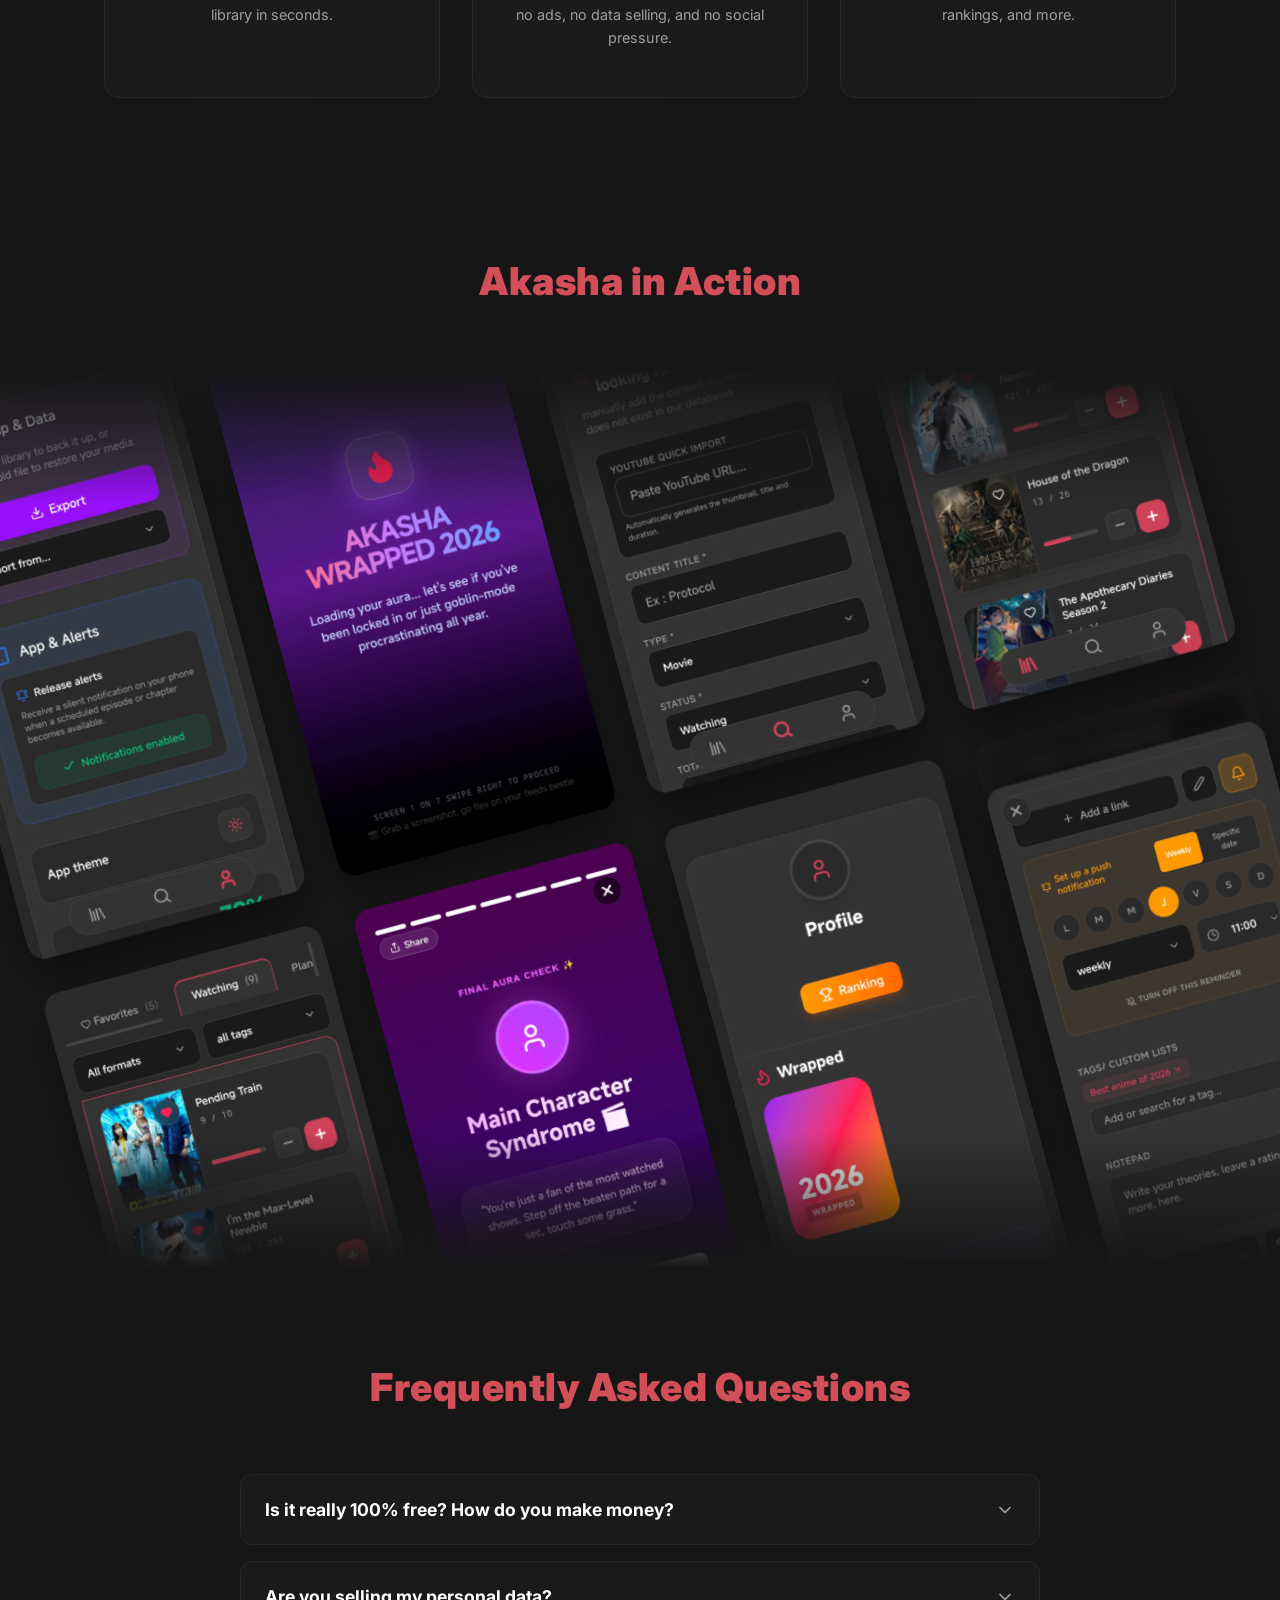
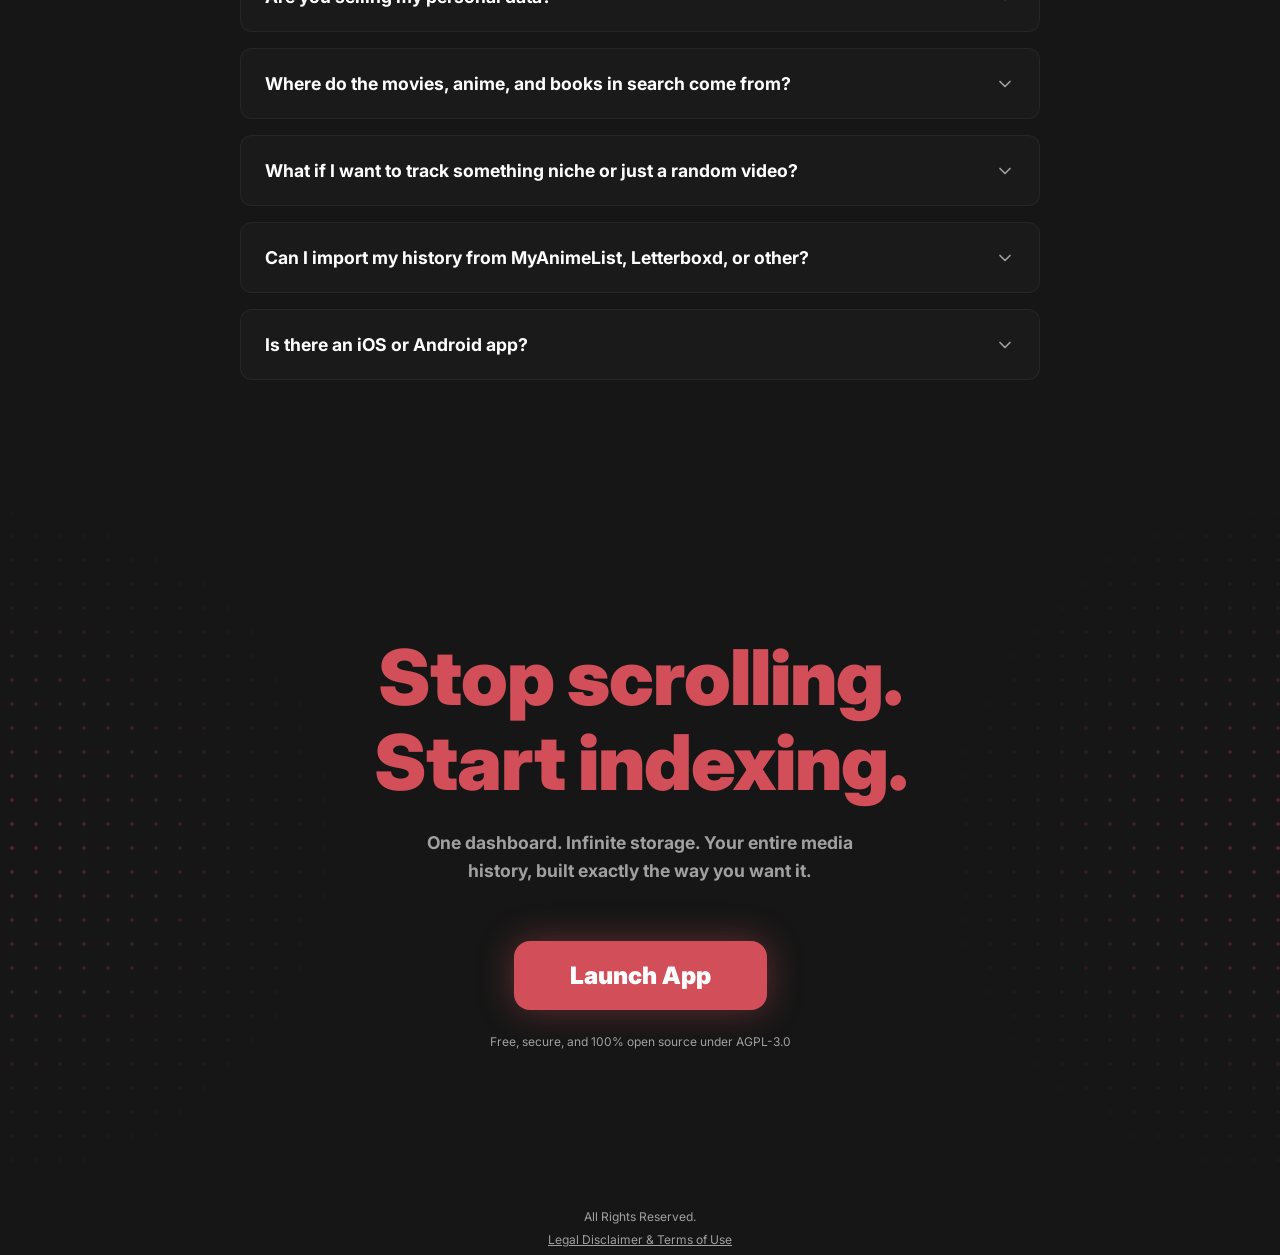
==== commit 8701a0d4: "add legal links" ====
--- a/index.html
+++ b/index.html
@@ -289,7 +289,7 @@
             <p class="cta-disclaimer">Free, secure, and 100% open source under AGPL-3.0</p>
         </div>
     </section>
-    <a class="legal-link" href="/legal.html">Legal Disclaimer & Terms of Use</a>
+    <span class="legal">All Rights Reserved.</span><a class="legal" href="/legal.html">Legal Disclaimer & Terms of Use</a>
 </body>
 </html>
 
--- a/style.css
+++ b/style.css
@@ -620,4 +620,13 @@
 .legal-link {
     color: var(--text-muted);
     text-decoration: underline;
+}
+.legal {
+    
+    color: var(--text-muted);
+    font-size: 0.75rem;
+    align-items: center;
+    display: flex;
+    justify-content: center;
+    margin-bottom: 0.5rem;
 }
